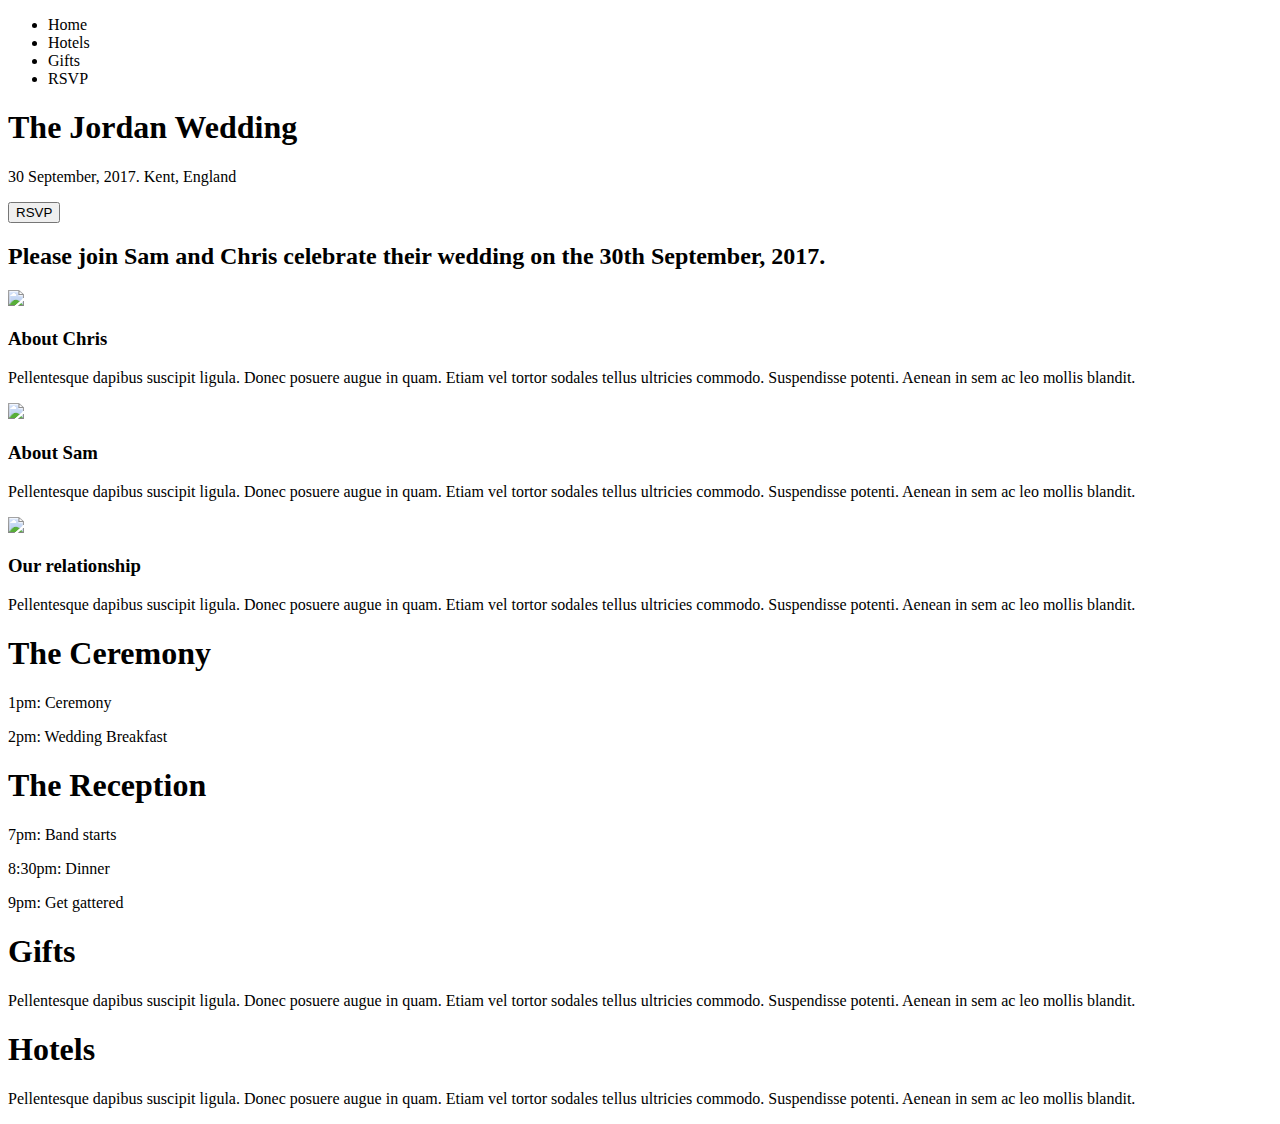
==== index.html @ 6108fdde "Initial" ====
<!DOCTYPE html>
<html lang="en">
  <head>
    <meta charset="utf-8">
    <meta http-equiv="X-UA-Compatible" content="IE=edge">
    <meta name="viewport" content="width=device-width, initial-scale=1">
    <title>Extrajordanary</title>
    <link href="css/main.css" type="text/css" rel="stylesheet">
    <link href="https://fonts.googleapis.com/css?family=Open+Sans" rel="stylesheet">
    <link href="https://fonts.googleapis.com/css?family=Shrikhand" rel="stylesheet">
  </head>
  <body>
    <section class="hero">
      <nav>
        <ul class="nav__menu">
          <li class="nav__item"><a>Home</a></li>
          <li class="nav__item"><a>Hotels</a></li>
          <li class="nav__item"><a>Gifts</a></li>
          <li class="nav__item"><a>RSVP</a></li>
        </ul>
      </nav>
      <section class="hero__block">
        <h1>The Jordan Wedding</h1>
        <p class="hero__description">30 September, 2017. Kent, England</p>
        <button class="hero__button">RSVP</button>
      </section>
    </section>
    <main>
      <h2 class="wedding-heading">Please join Sam and Chris celebrate their wedding on the 30th September, 2017.</h2>

      <section class="personals">
        <article class="personals__item">
          <img src="http://placehold.it/300x200" />
          <h3>About Chris</h3>
          <p>Pellentesque dapibus suscipit ligula.  Donec posuere augue in quam.  Etiam vel tortor sodales tellus ultricies commodo.  Suspendisse potenti.  Aenean in sem ac leo mollis blandit.</p>
        </article>

        <article class="personals__item">
          <img src="http://placehold.it/300x200" />
          <h3>About Sam</h3>
          <p>Pellentesque dapibus suscipit ligula.  Donec posuere augue in quam.  Etiam vel tortor sodales tellus ultricies commodo.  Suspendisse potenti.  Aenean in sem ac leo mollis blandit.</p>
        </article>

        <article class="personals__item">
          <img src="http://placehold.it/300x200" />
          <h3>Our relationship</h3>
          <p>Pellentesque dapibus suscipit ligula.  Donec posuere augue in quam.  Etiam vel tortor sodales tellus ultricies commodo.  Suspendisse potenti.  Aenean in sem ac leo mollis blandit.</p>
        </article>
      </section>

      <section class="section-heading ceremony">
        <h1>The Ceremony</h1>
      </section>

      <section class="section-text">
        <p>1pm: Ceremony</p>
        <p>2pm: Wedding Breakfast</p>
      </section>

      <section class="section-heading reception">
        <h1>The Reception</h1>
      </section>

      <section class="section-text">
        <p>7pm: Band starts</p>
        <p>8:30pm: Dinner</p>
        <p>9pm: Get gattered</p>
      </section>

      <section class="section-heading gifts">
        <h1>Gifts</h1>
        </section>
      <section class="section-text">
        <p>Pellentesque dapibus suscipit ligula.  Donec posuere augue in quam.  Etiam vel tortor sodales tellus ultricies commodo.  Suspendisse potenti.  Aenean in sem ac leo mollis blandit.</p>
      </section>

      <section class="section-heading hotels">
        <h1>Hotels</h1>
      </section>
      <section class="section-text">
      <p>Pellentesque dapibus suscipit ligula.  Donec posuere augue in quam.  Etiam vel tortor sodales tellus ultricies commodo.  Suspendisse potenti.  Aenean in sem ac leo mollis blandit.</p>
      </section>
    </main>
  </body>
</html>
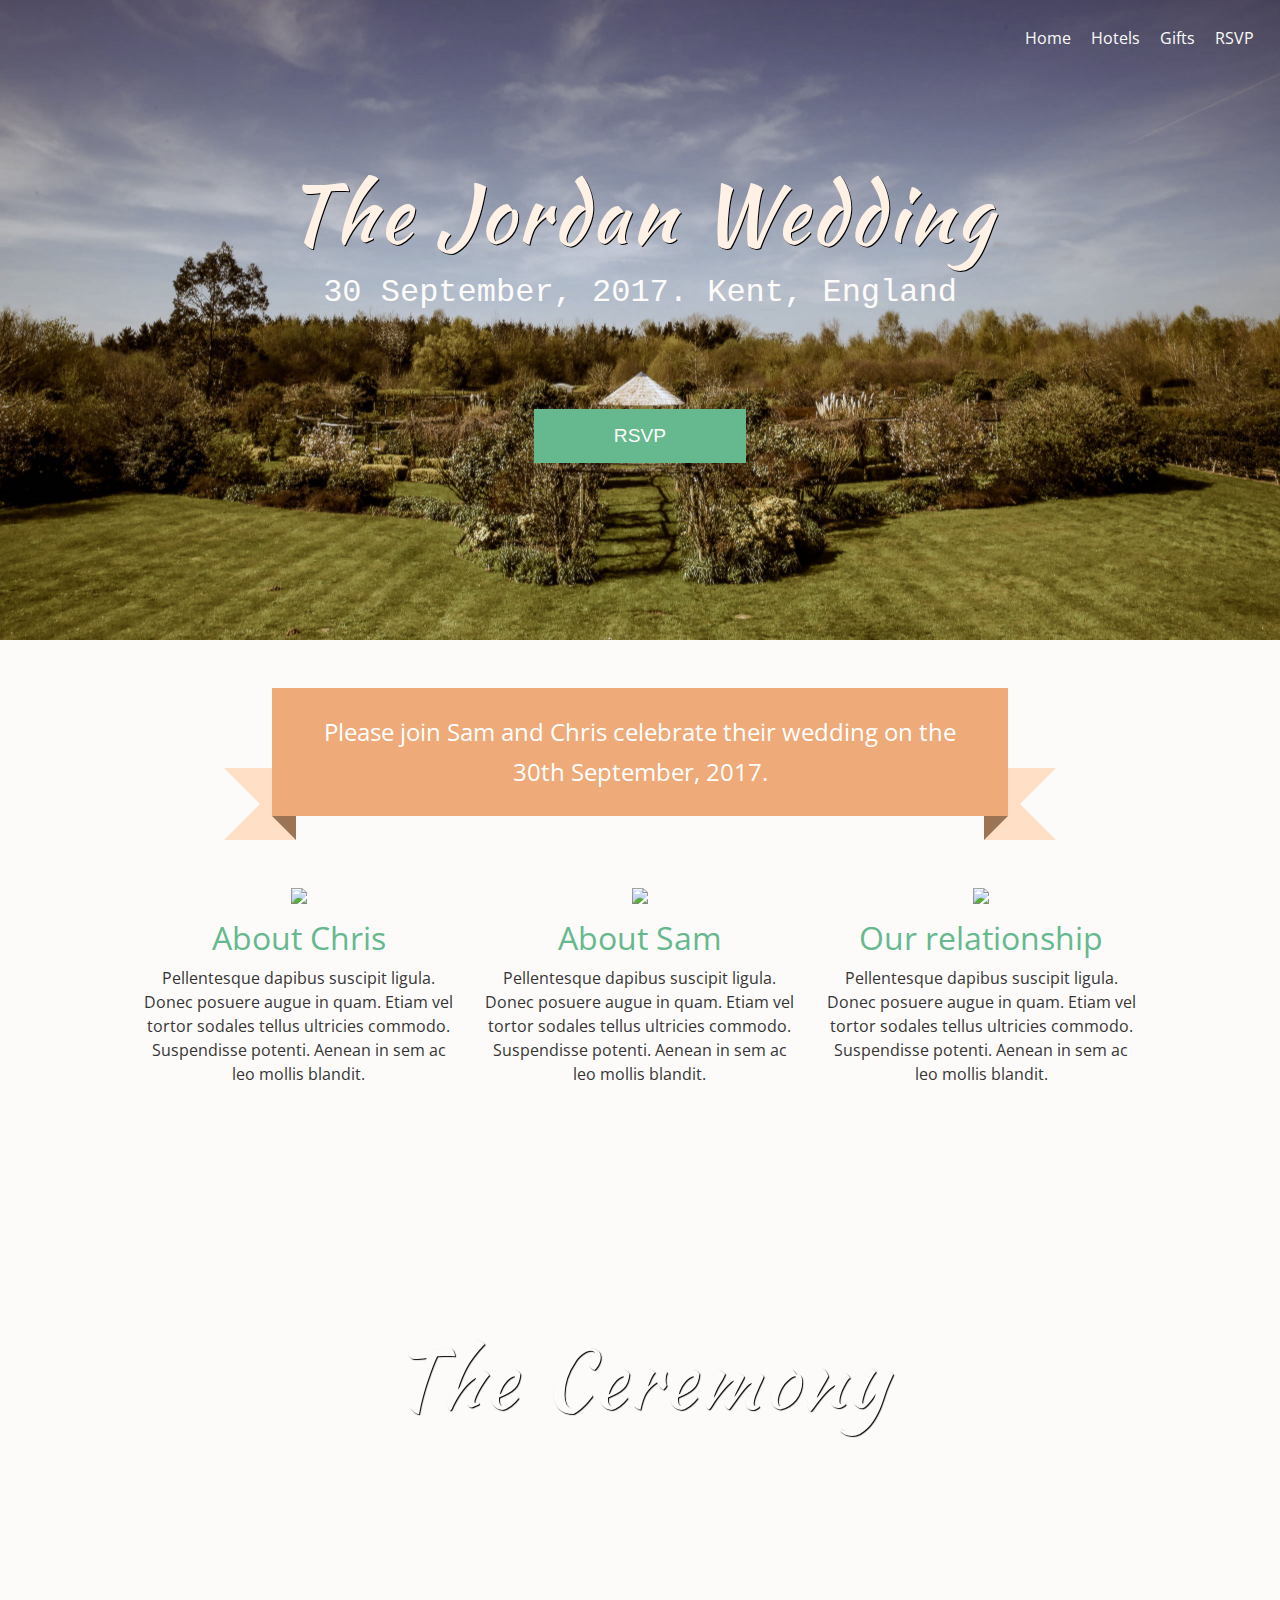
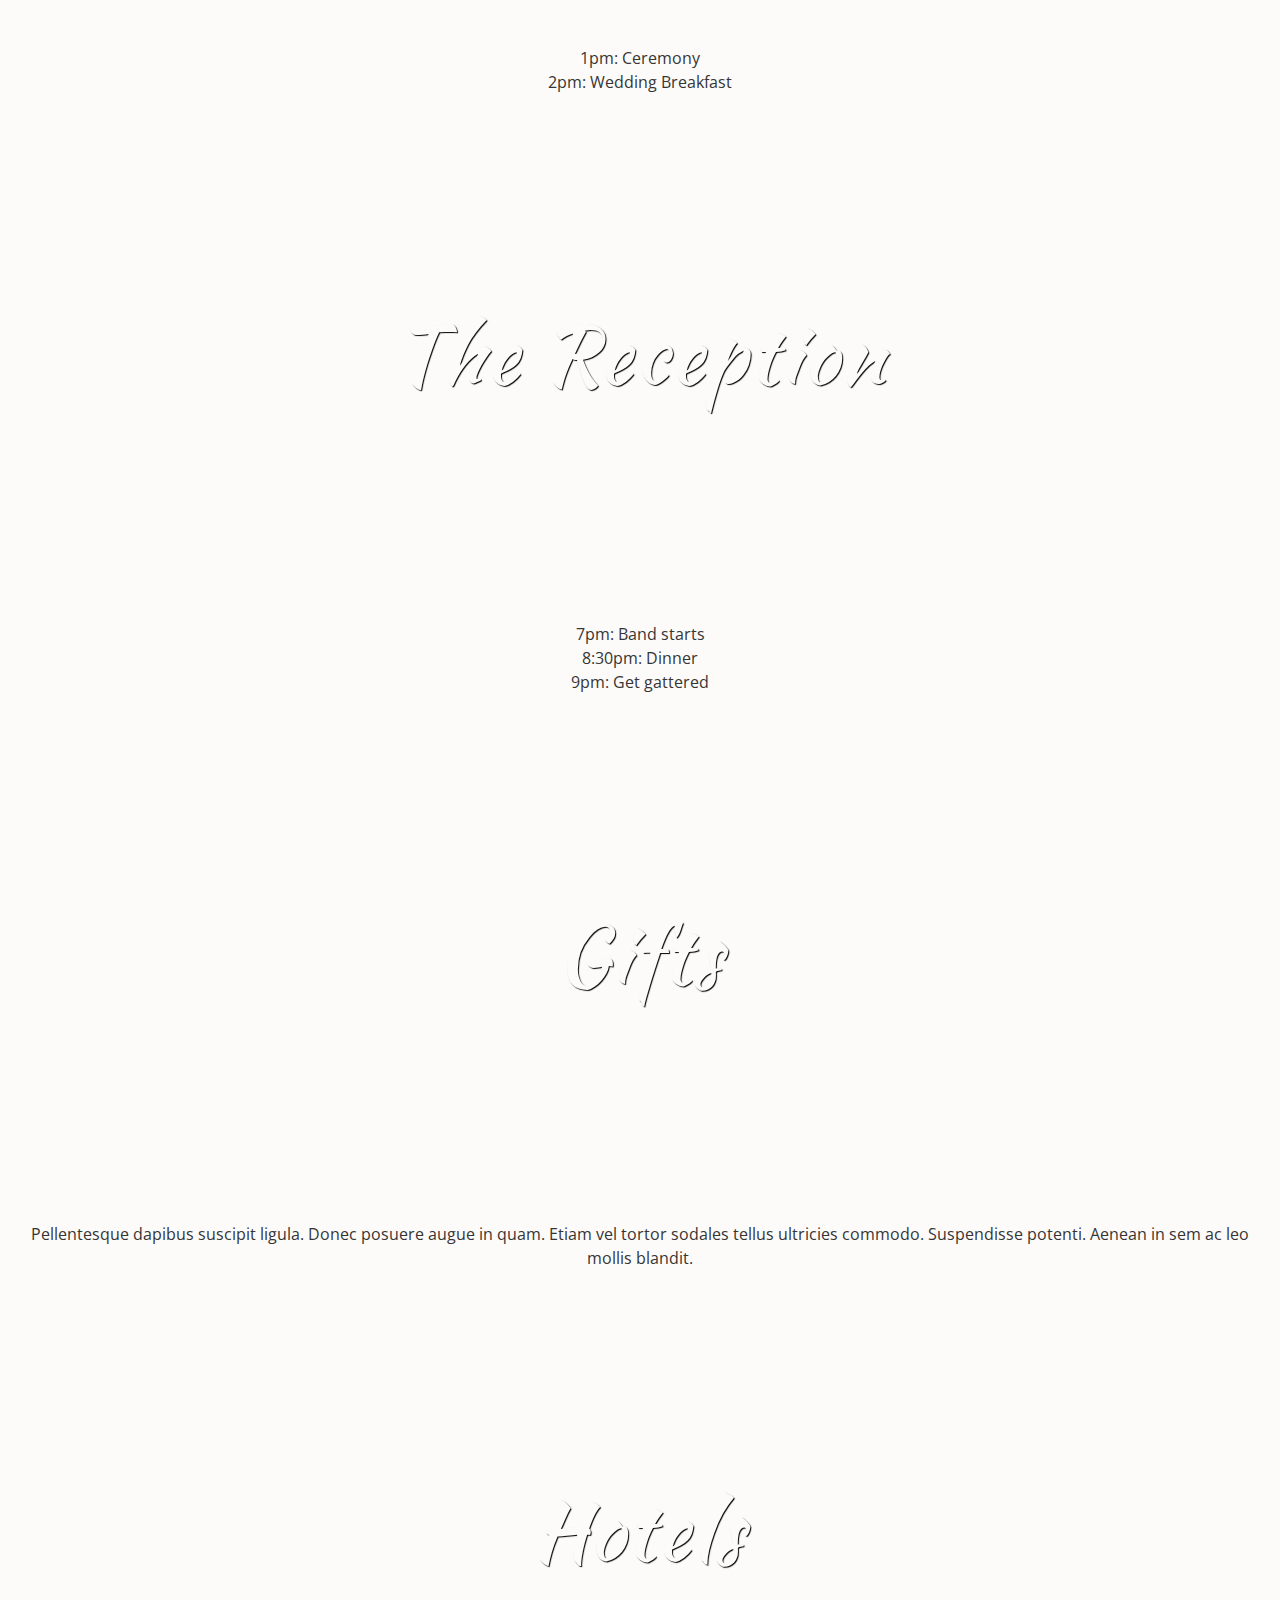
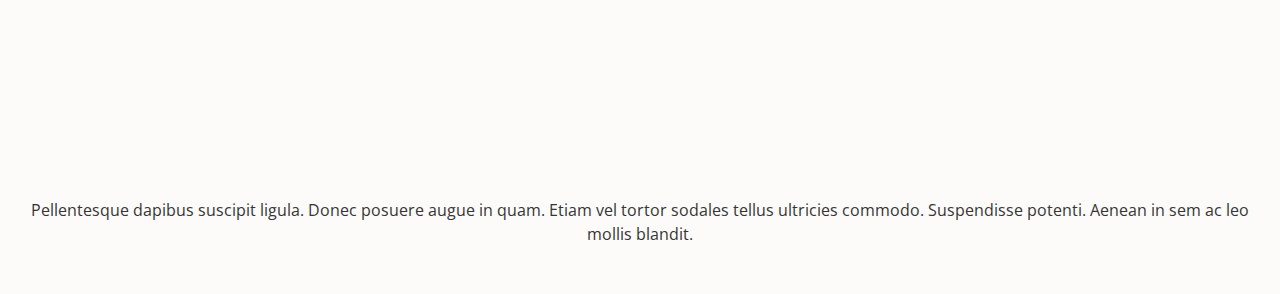
==== commit 0495bba7: "Moving compiled files to _harp" ====
--- a/index.html
+++ b/index.html
@@ -8,6 +8,7 @@
     <link href="css/main.css" type="text/css" rel="stylesheet">
     <link href="https://fonts.googleapis.com/css?family=Open+Sans" rel="stylesheet">
     <link href="https://fonts.googleapis.com/css?family=Shrikhand" rel="stylesheet">
+    <link href="https://fonts.googleapis.com/css?family=Kaushan+Script" rel="stylesheet">
   </head>
   <body>
     <section class="hero">
@@ -26,7 +27,9 @@
       </section>
     </section>
     <main>
-      <h2 class="wedding-heading">Please join Sam and Chris celebrate their wedding on the 30th September, 2017.</h2>
+      <p class="ribbon">
+        <strong class="ribbon-content">Please join Sam and Chris celebrate their wedding on the 30th September, 2017.</strong>
+      </p>
 
       <section class="personals">
         <article class="personals__item">
--- a/css/main.css
+++ b/css/main.css
@@ -0,0 +1 @@
+html,body,div,span,applet,object,iframe,h1,h2,h3,h4,h5,h6,p,blockquote,pre,a,abbr,acronym,address,big,cite,code,del,dfn,em,img,ins,kbd,q,s,samp,small,strike,strong,sub,sup,tt,var,b,u,i,center,dl,dt,dd,ol,ul,li,fieldset,form,label,legend,table,caption,tbody,tfoot,thead,tr,th,td,article,aside,canvas,details,embed,figure,figcaption,footer,header,hgroup,menu,nav,output,ruby,section,summary,time,mark,audio,video{margin:0;padding:0;border:0;font-size:100%;font:inherit;vertical-align:baseline}article,aside,details,figcaption,figure,footer,header,hgroup,menu,nav,section{display:block}body{line-height:1}ol,ul{list-style:none}blockquote,q{quotes:none}blockquote:before,blockquote:after,q:before,q:after{content:'';content:none}table{border-collapse:collapse;border-spacing:0}h1{color:#fff1e6;font-size:5rem;line-height:4.5rem;font-family:'Kaushan Script',cursive;letter-spacing:0.2rem;text-shadow:1px 1px black}h2{font-size:2rem;line-height:3.5rem;text-align:center;color:#EEAA78}h3{color:#66B98F;font-size:2rem;margin-bottom:1rem}@media only screen and (min-width:600px){h2{font-size:2rem;line-height:3.5rem}}.ribbon{font-size:1.5rem;line-height:2.5rem;width:50%;position:relative;background:#EEAA78;color:#fff;text-align:center;padding:1em 2em;margin:2em auto 3em}.ribbon:before,.ribbon:after{content:"";position:absolute;display:block;bottom:-1em;border:1.5em solid #ffdfc5;z-index:-1}.ribbon:before{left:-2em;border-right-width:1.5em;border-left-color:transparent}.ribbon:after{right:-2em;border-left-width:1.5em;border-right-color:transparent}.ribbon .ribbon-content:before,.ribbon .ribbon-content:after{content:"";position:absolute;display:block;border-style:solid;border-color:#9b7355 transparent transparent transparent;bottom:-1em}.ribbon .ribbon-content:before{left:0;border-width:1em 0 0 1em}.ribbon .ribbon-content:after{right:0;border-width:1em 1em 0 0}body{background-color:#fdfbf9;font-family:'Open Sans',sans-serif;line-height:1.5rem;color:#353535}nav{position:absolute;top:10px;right:10px;color:#fdfbf9;-ms-flex-item-align:end;align-self:flex-end}.nav__menu{padding-top:1rem}.nav__item{display:inline;margin-right:1rem}.hero{background-image:url("/images/hero2.jpg");height:40rem;background-position:center;background-repeat:no-repeat;position:relative;display:-webkit-box;display:-ms-flexbox;display:flex;-webkit-box-align:center;-ms-flex-align:center;align-items:center;-webkit-box-pack:center;-ms-flex-pack:center;justify-content:center;background-size:cover}.hero__block{text-align:center}.hero__description{margin-top:1em;margin-bottom:3em;color:#fdfbf9;font-size:2rem;font-family:monospace}.hero__button{padding:1rem 5rem;background-color:#66B98F;border:none;color:#fdfbf9;margin-top:0.5rem;font-size:1.2rem}main{margin:3rem auto}.personals{width:80%;margin:0 auto;display:-webkit-box;display:-ms-flexbox;display:flex;-ms-flex-wrap:wrap;flex-wrap:wrap;-webkit-box-pack:center;-ms-flex-pack:center;justify-content:center}.personals__item{text-align:center;-ms-flex-preferred-size:30%;flex-basis:30%;-webkit-box-flex:1;-ms-flex-positive:1;flex-grow:1;padding:0 1em;margin-bottom:2em}.personals__item img{margin-bottom:1rem}.wedding-heading{margin-bottom:1rem;padding:0 1rem}.section-heading{margin-top:4rem;height:25rem;text-align:center;width:100% auto;background-position:center;background-repeat:no-repeat;background-size:cover}.section-heading h1{padding-top:10rem;color:#fdfbf9;weight:bold;text-shadow:1px 1px 1px black}.section-heading.ceremony{background-image:url("http://www.thegardensyalding.co.uk/images/shutterstock_181012754.jpg?crc=324927365")}.section-heading.reception{background-image:url("http://www.thegardensyalding.co.uk/images/shutterstock_273255299.jpg?crc=3852785017")}.section-heading.gifts{background-image:url("http://img.everafterguide.com/s/upload/images/2016/02/1e72026428a8ca44ebc43ebe07752c98.jpg")}.section-heading.hotels{background-image:url("https://images.trvl-media.com/media/content/expus/graphics/launch/hotel1320x742.jpg")}.section-text{text-align:center;margin-top:4rem;padding:0 1rem}.section-text__title{font-weight:bolder;font-size:1.1rem}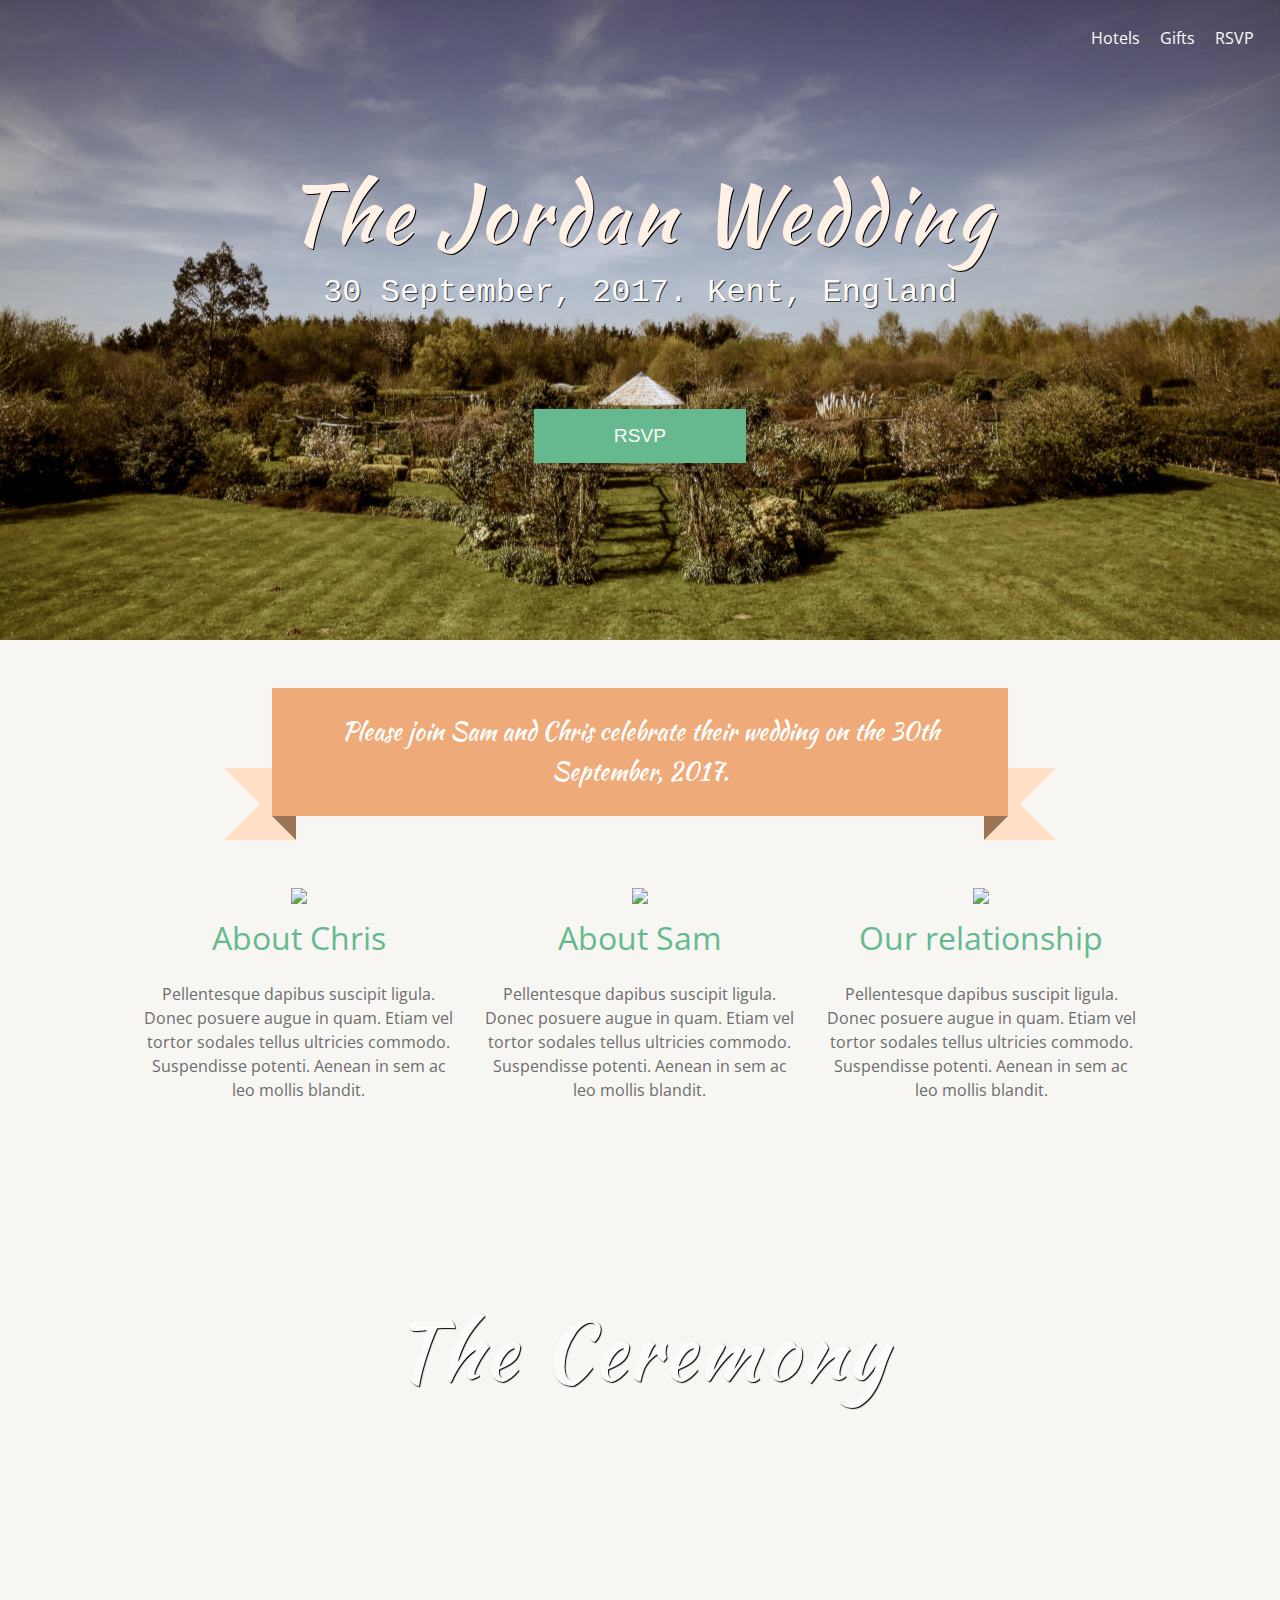
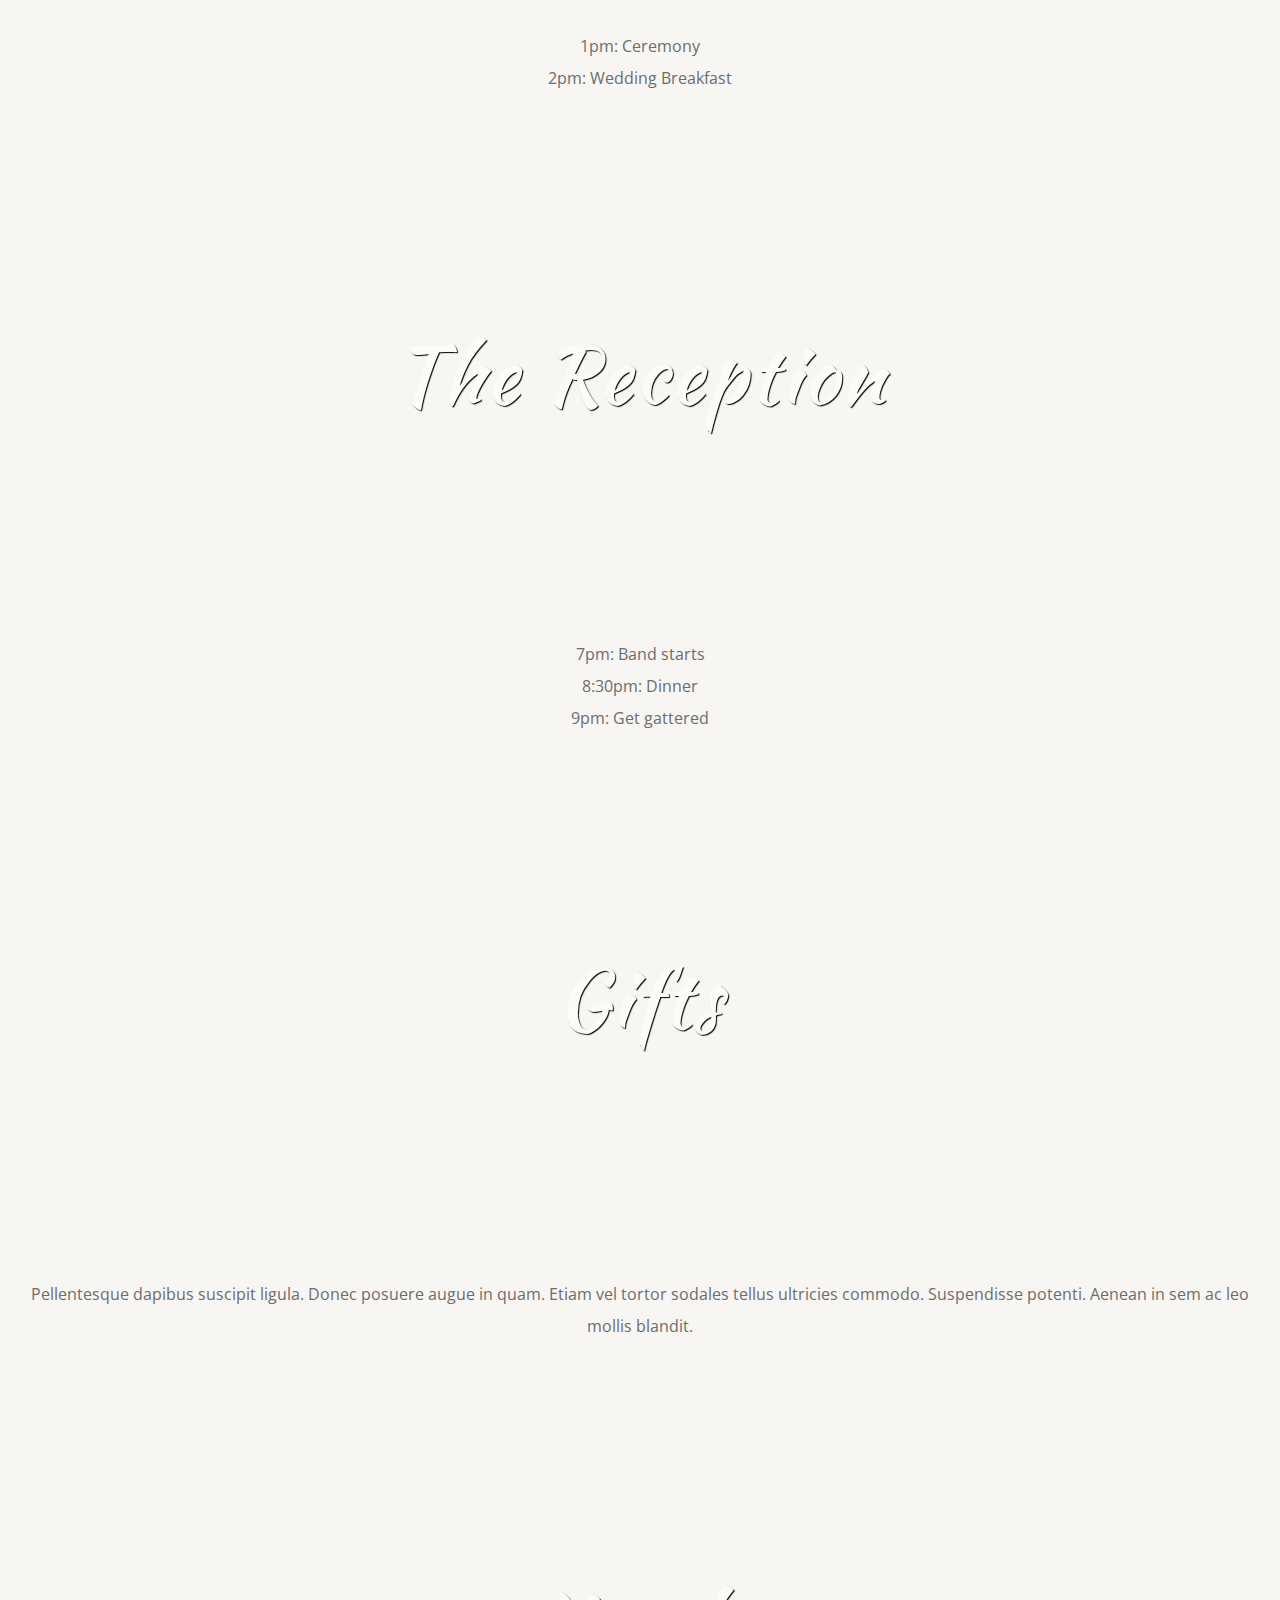
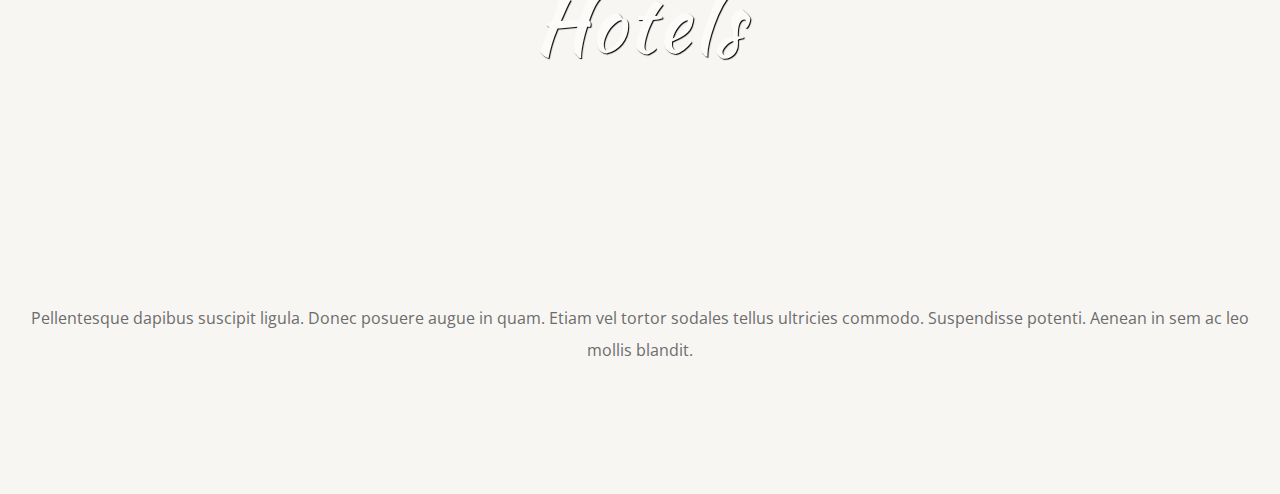
==== commit 6b67ea30: "Improves styling." ====
--- a/index.html
+++ b/index.html
@@ -14,16 +14,15 @@
     <section class="hero">
       <nav>
         <ul class="nav__menu">
-          <li class="nav__item"><a>Home</a></li>
-          <li class="nav__item"><a>Hotels</a></li>
-          <li class="nav__item"><a>Gifts</a></li>
-          <li class="nav__item"><a>RSVP</a></li>
+          <li class="nav__item"><a href="#hotels">Hotels</a></li>
+          <li class="nav__item"><a href="#gifts">Gifts</a></li>
+          <li class="nav__item"><a href="https://docs.google.com/forms/d/e/1FAIpQLSe5c0kruGuvWqjjnZh0pbIxx5oPrCfM5Gct3N-8YPcyXvbehA/viewform?usp=sf_link">RSVP</a></li>
         </ul>
       </nav>
       <section class="hero__block">
         <h1>The Jordan Wedding</h1>
         <p class="hero__description">30 September, 2017. Kent, England</p>
-        <button class="hero__button">RSVP</button>
+        <a href="https://docs.google.com/forms/d/e/1FAIpQLSe5c0kruGuvWqjjnZh0pbIxx5oPrCfM5Gct3N-8YPcyXvbehA/viewform?usp=sf_link"><button class="hero__button">RSVP</button></a>
       </section>
     </section>
     <main>
@@ -70,14 +69,14 @@
         <p>9pm: Get gattered</p>
       </section>
 
-      <section class="section-heading gifts">
+      <section id="gifts" class="section-heading gifts">
         <h1>Gifts</h1>
         </section>
       <section class="section-text">
         <p>Pellentesque dapibus suscipit ligula.  Donec posuere augue in quam.  Etiam vel tortor sodales tellus ultricies commodo.  Suspendisse potenti.  Aenean in sem ac leo mollis blandit.</p>
       </section>
 
-      <section class="section-heading hotels">
+      <section id="hotels" class="section-heading hotels">
         <h1>Hotels</h1>
       </section>
       <section class="section-text">
--- a/css/main.css
+++ b/css/main.css
@@ -1 +1 @@
-html,body,div,span,applet,object,iframe,h1,h2,h3,h4,h5,h6,p,blockquote,pre,a,abbr,acronym,address,big,cite,code,del,dfn,em,img,ins,kbd,q,s,samp,small,strike,strong,sub,sup,tt,var,b,u,i,center,dl,dt,dd,ol,ul,li,fieldset,form,label,legend,table,caption,tbody,tfoot,thead,tr,th,td,article,aside,canvas,details,embed,figure,figcaption,footer,header,hgroup,menu,nav,output,ruby,section,summary,time,mark,audio,video{margin:0;padding:0;border:0;font-size:100%;font:inherit;vertical-align:baseline}article,aside,details,figcaption,figure,footer,header,hgroup,menu,nav,section{display:block}body{line-height:1}ol,ul{list-style:none}blockquote,q{quotes:none}blockquote:before,blockquote:after,q:before,q:after{content:'';content:none}table{border-collapse:collapse;border-spacing:0}h1{color:#fff1e6;font-size:5rem;line-height:4.5rem;font-family:'Kaushan Script',cursive;letter-spacing:0.2rem;text-shadow:1px 1px black}h2{font-size:2rem;line-height:3.5rem;text-align:center;color:#EEAA78}h3{color:#66B98F;font-size:2rem;margin-bottom:1rem}@media only screen and (min-width:600px){h2{font-size:2rem;line-height:3.5rem}}.ribbon{font-size:1.5rem;line-height:2.5rem;width:50%;position:relative;background:#EEAA78;color:#fff;text-align:center;padding:1em 2em;margin:2em auto 3em}.ribbon:before,.ribbon:after{content:"";position:absolute;display:block;bottom:-1em;border:1.5em solid #ffdfc5;z-index:-1}.ribbon:before{left:-2em;border-right-width:1.5em;border-left-color:transparent}.ribbon:after{right:-2em;border-left-width:1.5em;border-right-color:transparent}.ribbon .ribbon-content:before,.ribbon .ribbon-content:after{content:"";position:absolute;display:block;border-style:solid;border-color:#9b7355 transparent transparent transparent;bottom:-1em}.ribbon .ribbon-content:before{left:0;border-width:1em 0 0 1em}.ribbon .ribbon-content:after{right:0;border-width:1em 1em 0 0}body{background-color:#fdfbf9;font-family:'Open Sans',sans-serif;line-height:1.5rem;color:#353535}nav{position:absolute;top:10px;right:10px;color:#fdfbf9;-ms-flex-item-align:end;align-self:flex-end}.nav__menu{padding-top:1rem}.nav__item{display:inline;margin-right:1rem}.hero{background-image:url("/images/hero2.jpg");height:40rem;background-position:center;background-repeat:no-repeat;position:relative;display:-webkit-box;display:-ms-flexbox;display:flex;-webkit-box-align:center;-ms-flex-align:center;align-items:center;-webkit-box-pack:center;-ms-flex-pack:center;justify-content:center;background-size:cover}.hero__block{text-align:center}.hero__description{margin-top:1em;margin-bottom:3em;color:#fdfbf9;font-size:2rem;font-family:monospace}.hero__button{padding:1rem 5rem;background-color:#66B98F;border:none;color:#fdfbf9;margin-top:0.5rem;font-size:1.2rem}main{margin:3rem auto}.personals{width:80%;margin:0 auto;display:-webkit-box;display:-ms-flexbox;display:flex;-ms-flex-wrap:wrap;flex-wrap:wrap;-webkit-box-pack:center;-ms-flex-pack:center;justify-content:center}.personals__item{text-align:center;-ms-flex-preferred-size:30%;flex-basis:30%;-webkit-box-flex:1;-ms-flex-positive:1;flex-grow:1;padding:0 1em;margin-bottom:2em}.personals__item img{margin-bottom:1rem}.wedding-heading{margin-bottom:1rem;padding:0 1rem}.section-heading{margin-top:4rem;height:25rem;text-align:center;width:100% auto;background-position:center;background-repeat:no-repeat;background-size:cover}.section-heading h1{padding-top:10rem;color:#fdfbf9;weight:bold;text-shadow:1px 1px 1px black}.section-heading.ceremony{background-image:url("http://www.thegardensyalding.co.uk/images/shutterstock_181012754.jpg?crc=324927365")}.section-heading.reception{background-image:url("http://www.thegardensyalding.co.uk/images/shutterstock_273255299.jpg?crc=3852785017")}.section-heading.gifts{background-image:url("http://img.everafterguide.com/s/upload/images/2016/02/1e72026428a8ca44ebc43ebe07752c98.jpg")}.section-heading.hotels{background-image:url("https://images.trvl-media.com/media/content/expus/graphics/launch/hotel1320x742.jpg")}.section-text{text-align:center;margin-top:4rem;padding:0 1rem}.section-text__title{font-weight:bolder;font-size:1.1rem}+html,body,div,span,applet,object,iframe,h1,h2,h3,h4,h5,h6,p,blockquote,pre,a,abbr,acronym,address,big,cite,code,del,dfn,em,img,ins,kbd,q,s,samp,small,strike,strong,sub,sup,tt,var,b,u,i,center,dl,dt,dd,ol,ul,li,fieldset,form,label,legend,table,caption,tbody,tfoot,thead,tr,th,td,article,aside,canvas,details,embed,figure,figcaption,footer,header,hgroup,menu,nav,output,ruby,section,summary,time,mark,audio,video{margin:0;padding:0;border:0;font-size:100%;font:inherit;vertical-align:baseline}article,aside,details,figcaption,figure,footer,header,hgroup,menu,nav,section{display:block}body{line-height:1}ol,ul{list-style:none}blockquote,q{quotes:none}blockquote:before,blockquote:after,q:before,q:after{content:'';content:none}table{border-collapse:collapse;border-spacing:0}h1{color:#fff1e6;font-size:4rem;line-height:4.5rem;font-family:"Kaushan Script",cursive;letter-spacing:0.2rem;text-shadow:1px 1px black}h2{font-size:2rem;line-height:3.5rem;text-align:center;color:#EEAA78}h3{color:#66B98F;font-size:2rem;margin-bottom:1rem}p{color:#6c6c6c}@media only screen and (min-width:600px){h1{font-size:5rem}h2{font-size:2rem;line-height:3.5rem}}a{text-decoration:none;color:#fdfbf9}a:hover{cursor:pointer}.ribbon{font-size:1rem;line-height:1.5rem;font-family:"Kaushan Script",cursive;width:50%;position:relative;background:#EEAA78;color:#fff;text-align:center;padding:1em 2em;margin:2em auto 3em}.ribbon:before,.ribbon:after{content:"";position:absolute;display:block;bottom:-1em;border:1.5em solid #ffdfc5;z-index:-1}.ribbon:before{left:-2em;border-right-width:1.5em;border-left-color:transparent}.ribbon:after{right:-2em;border-left-width:1.5em;border-right-color:transparent}.ribbon .ribbon-content:before,.ribbon .ribbon-content:after{content:"";position:absolute;display:block;border-style:solid;border-color:#9b7355 transparent transparent transparent;bottom:-1em}.ribbon .ribbon-content:before{left:0;border-width:1em 0 0 1em}.ribbon .ribbon-content:after{right:0;border-width:1em 1em 0 0}@media only screen and (min-width:600px){.ribbon{font-size:1.5rem;line-height:2.5rem}}body{background-color:#f8f6f3;font-family:'Open Sans',sans-serif;line-height:1.5rem;color:#353535}nav{position:absolute;top:10px;right:10px;color:#fdfbf9;-ms-flex-item-align:end;align-self:flex-end}.nav__menu{padding-top:1rem}.nav__item{display:inline;margin-right:1rem}.hero{background-image:url("/images/hero2.jpg");height:40rem;background-position:center;background-repeat:no-repeat;position:relative;display:-webkit-box;display:-ms-flexbox;display:flex;-webkit-box-align:center;-ms-flex-align:center;align-items:center;-webkit-box-pack:center;-ms-flex-pack:center;justify-content:center;background-size:cover}.hero__block{text-align:center}.hero__description{margin-top:1em;margin-bottom:3em;color:#fdfbf9;font-size:2rem;font-family:monospace;text-shadow:1px 1px #353535}.hero__button{padding:1rem 5rem;background-color:#66B98F;border:none;color:#fdfbf9;margin-top:0.5rem;font-size:1.2rem;cursor:pointer}main{margin:3rem auto}.personals{width:80%;margin:0 auto;display:-webkit-box;display:-ms-flexbox;display:flex;-ms-flex-wrap:wrap;flex-wrap:wrap;-webkit-box-pack:center;-ms-flex-pack:center;justify-content:center}.personals__item{text-align:center;-ms-flex-preferred-size:30%;flex-basis:30%;-webkit-box-flex:1;-ms-flex-positive:1;flex-grow:1;margin-bottom:2em}.personals__item img{margin-bottom:1rem}.personals__item p{padding:1rem}.wedding-heading{margin-bottom:1rem;padding:0 1rem}.section-heading{display:-webkit-box;display:-ms-flexbox;display:flex;-webkit-box-align:center;-ms-flex-align:center;align-items:center;-webkit-box-pack:center;-ms-flex-pack:center;justify-content:center;height:25rem;text-align:center;background-position:center;background-repeat:no-repeat;background-size:cover}.section-heading h1{color:#fdfbf9;weight:bold;text-shadow:1px 1px 1px black}.section-heading.ceremony{background-image:url("http://www.thegardensyalding.co.uk/images/shutterstock_181012754.jpg?crc=324927365")}.section-heading.reception{background-image:url("http://www.thegardensyalding.co.uk/images/shutterstock_273255299.jpg?crc=3852785017")}.section-heading.gifts{background-image:url("http://img.everafterguide.com/s/upload/images/2016/02/1e72026428a8ca44ebc43ebe07752c98.jpg")}.section-heading.hotels{background-image:url("https://images.trvl-media.com/media/content/expus/graphics/launch/hotel1320x742.jpg")}.section-text{text-align:center;padding:2rem 0.5rem;line-height:2rem;display:-webkit-box;display:-ms-flexbox;display:flex;-webkit-box-orient:vertical;-webkit-box-direction:normal;-ms-flex-direction:column;flex-direction:column;-webkit-box-pack:center;-ms-flex-pack:center;justify-content:center;-webkit-box-align:center;-ms-flex-align:center;align-items:center;min-height:10rem}.section-text__title{font-weight:bolder;font-size:1.1rem}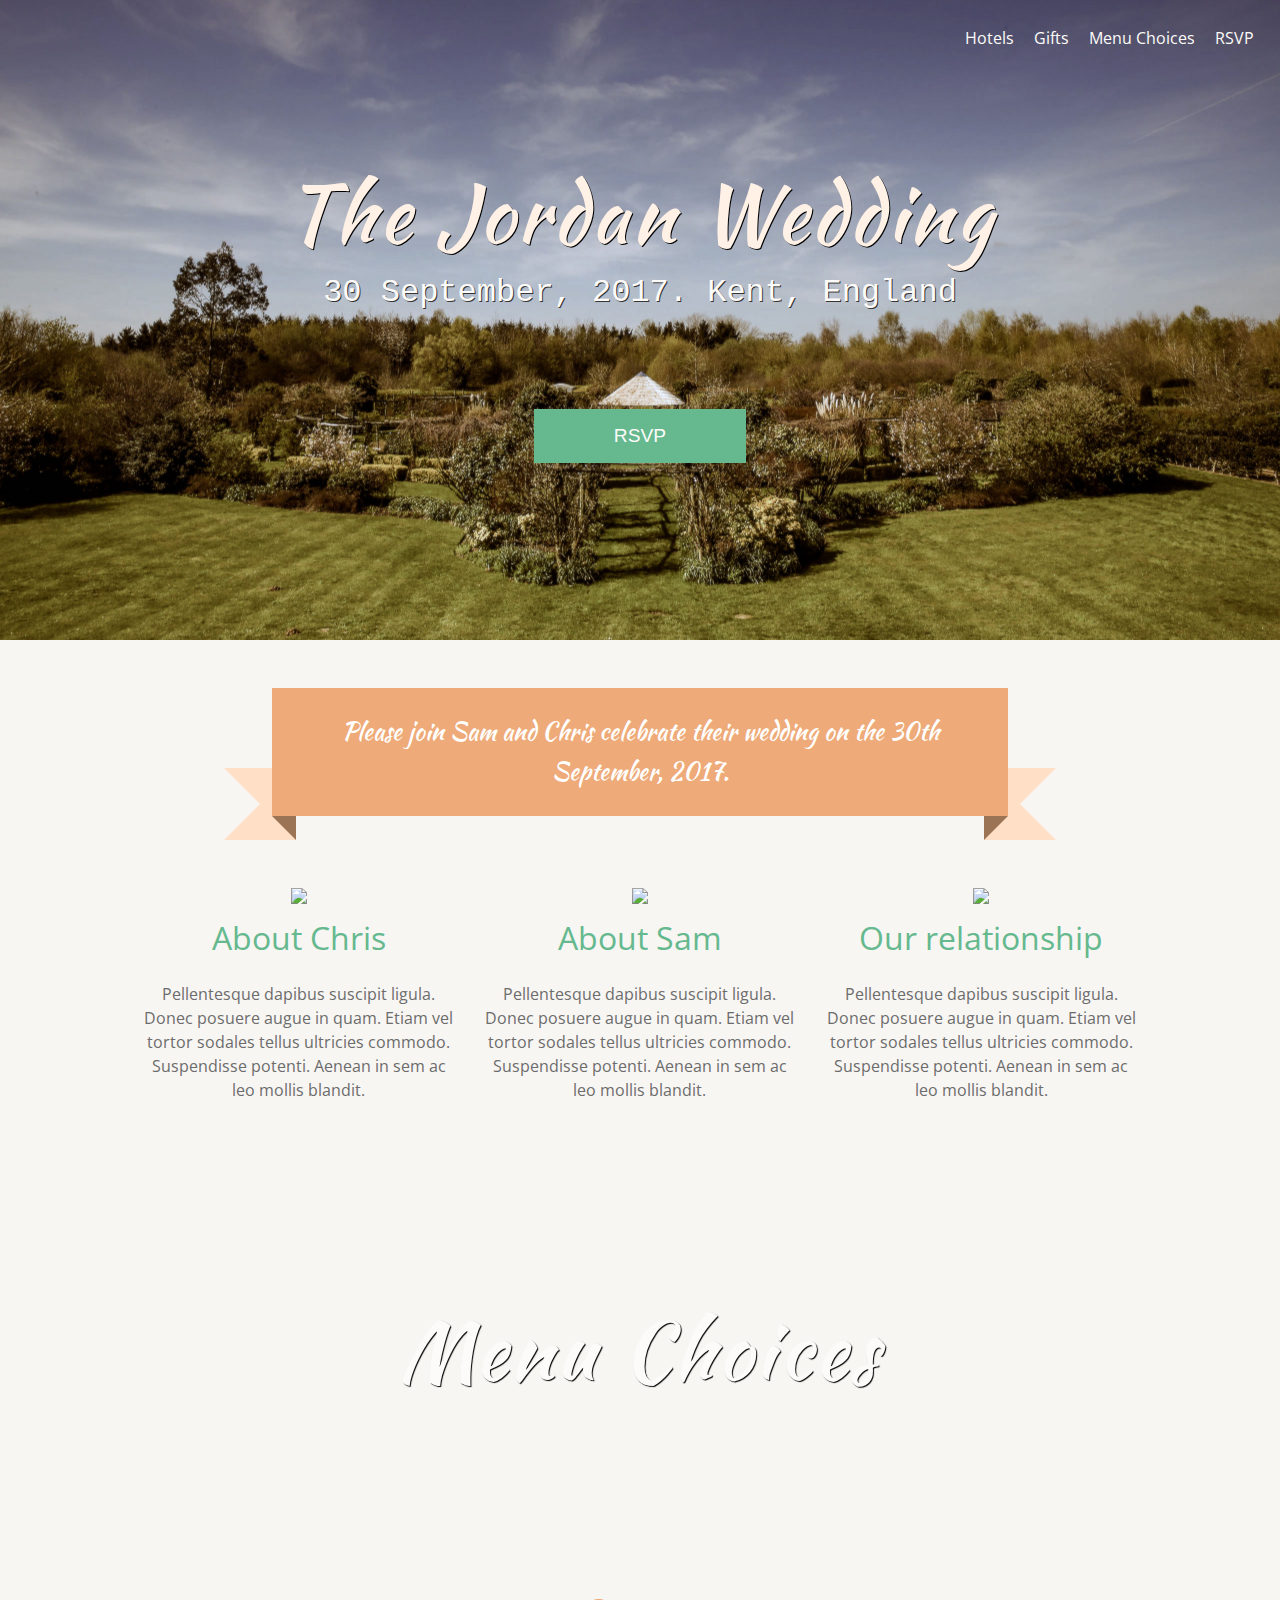
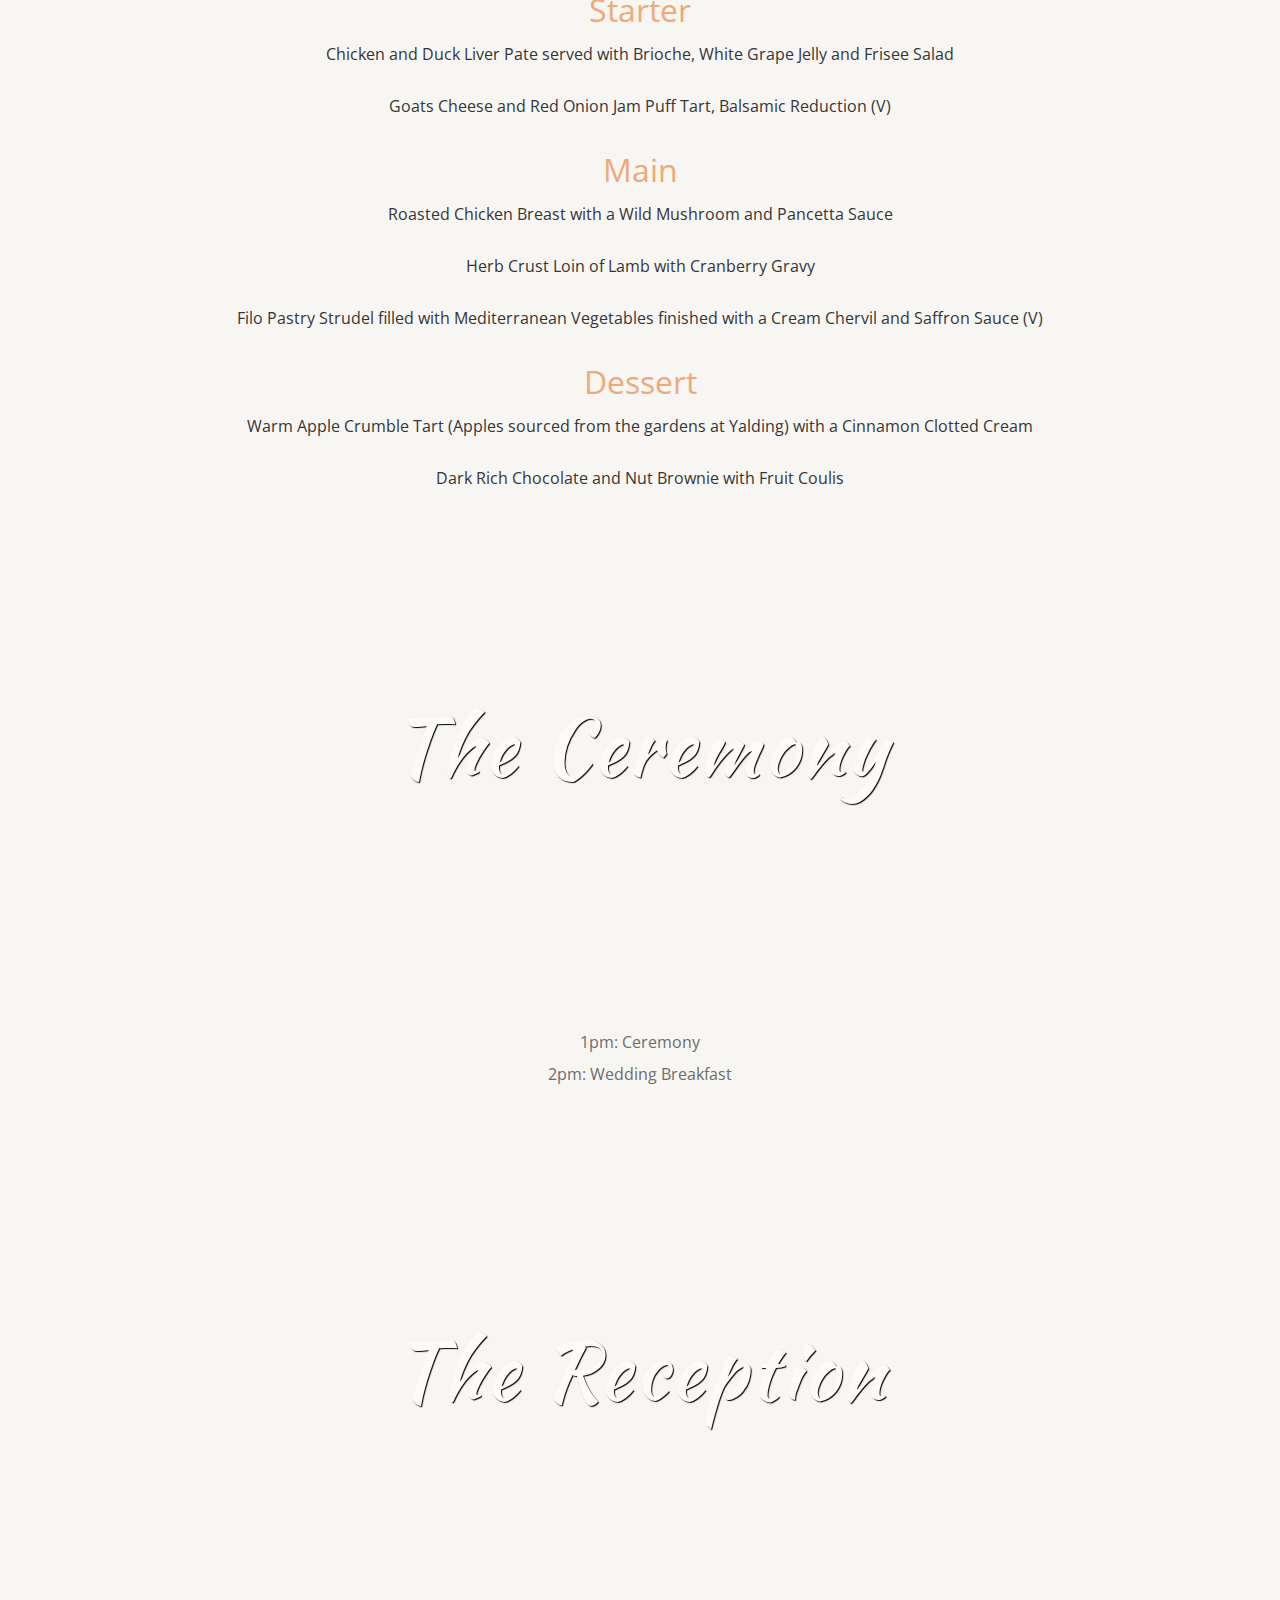
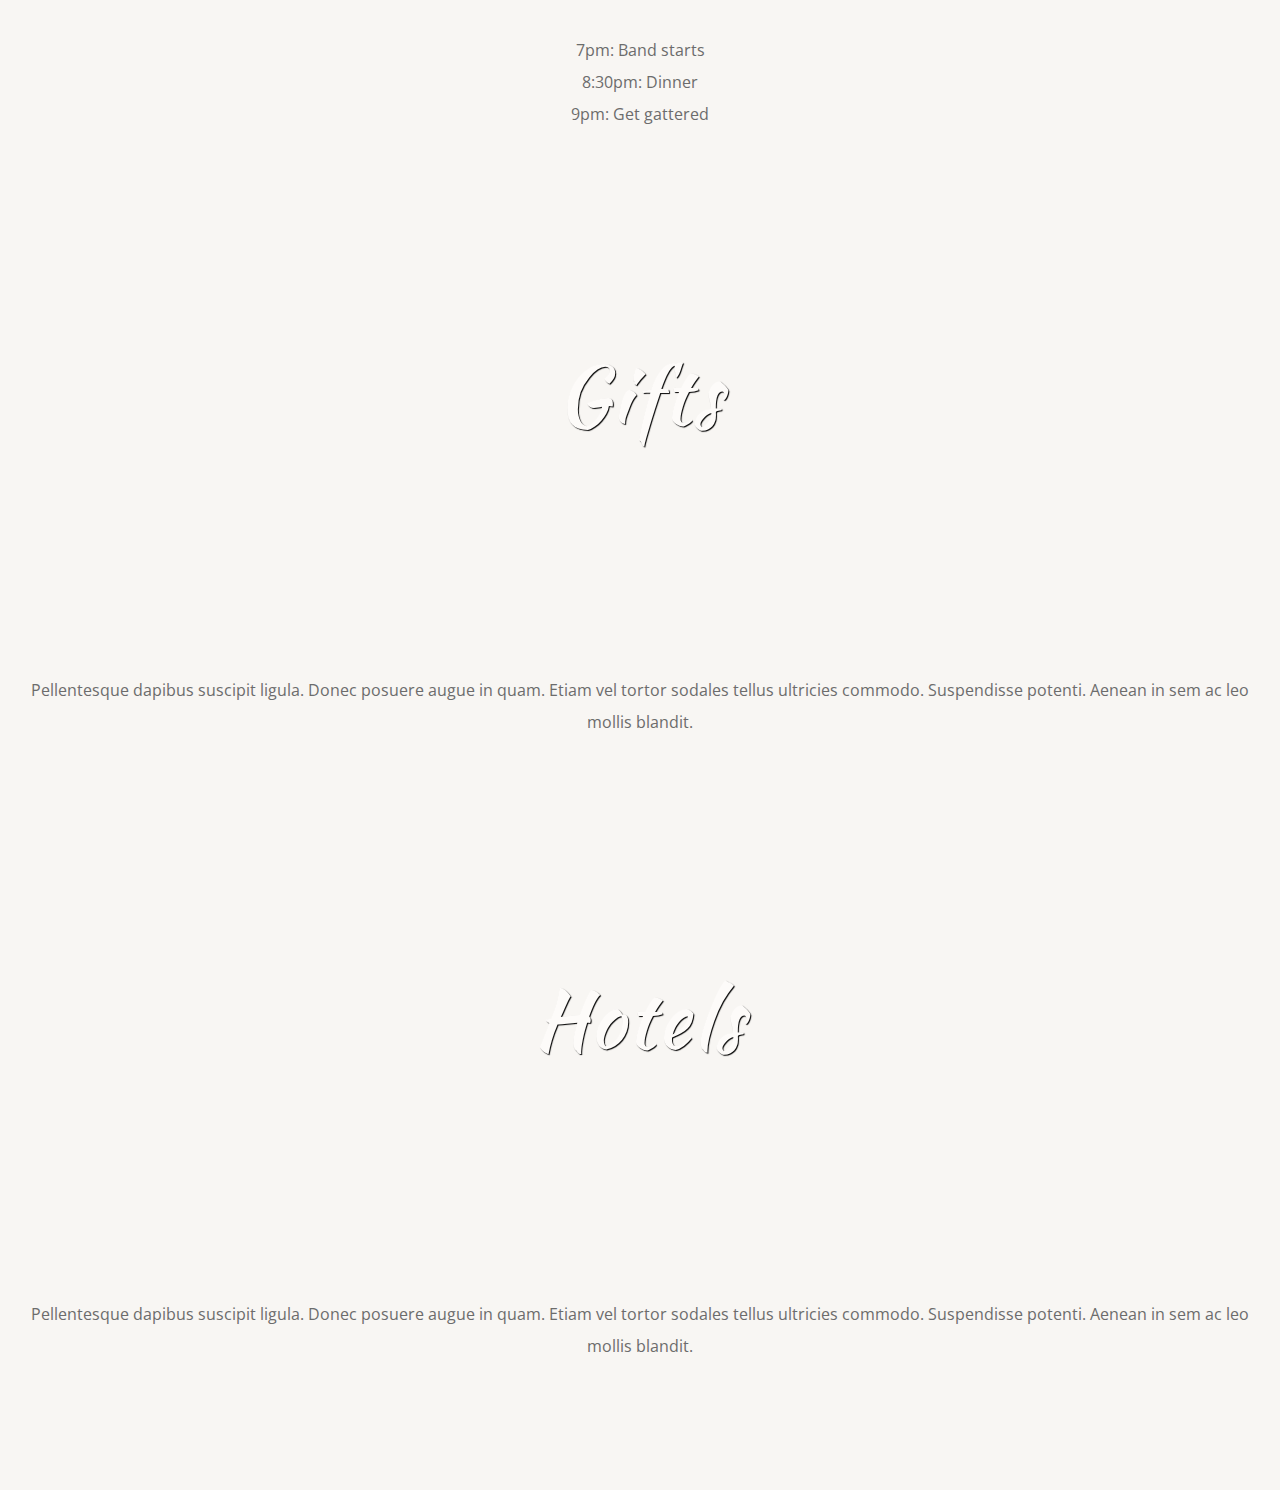
==== commit 02daa91f: "Adds menu choices." ====
--- a/index.html
+++ b/index.html
@@ -16,6 +16,7 @@
         <ul class="nav__menu">
           <li class="nav__item"><a href="#hotels">Hotels</a></li>
           <li class="nav__item"><a href="#gifts">Gifts</a></li>
+          <li class="nav__item"><a href="#food-choices">Menu Choices</a></li>
           <li class="nav__item"><a href="https://docs.google.com/forms/d/e/1FAIpQLSe5c0kruGuvWqjjnZh0pbIxx5oPrCfM5Gct3N-8YPcyXvbehA/viewform?usp=sf_link">RSVP</a></li>
         </ul>
       </nav>
@@ -48,6 +49,37 @@
           <h3>Our relationship</h3>
           <p>Pellentesque dapibus suscipit ligula.  Donec posuere augue in quam.  Etiam vel tortor sodales tellus ultricies commodo.  Suspendisse potenti.  Aenean in sem ac leo mollis blandit.</p>
         </article>
+      </section>
+
+      <section class="section-heading menu-choices" id="food-choices">
+        <h1>Menu Choices</h1>
+      </section>
+
+      <section class="section-text">
+        <section class="food-choices">
+          <article>
+            <h2>Starter</h2>
+            <ul>
+              <li>Chicken and Duck Liver Pate served with Brioche, White Grape Jelly and Frisee Salad</li>
+              <li>Goats Cheese and Red Onion Jam Puff Tart, Balsamic Reduction (V)</li>
+            </ul>
+          </article>
+          <article>
+            <h2>Main</h2>
+            <ul>
+              <li>Roasted Chicken Breast with a Wild Mushroom and Pancetta Sauce</li>
+              <li>Herb Crust Loin of Lamb with Cranberry Gravy</li>
+              <li>Filo Pastry Strudel filled with Mediterranean Vegetables finished with a Cream Chervil and Saffron Sauce (V)</li>
+            </ul>
+          </article>
+          <article>
+            <h2>Dessert</h2>
+            <ul>
+              <li>Warm Apple Crumble Tart (Apples sourced from the gardens at Yalding) with a Cinnamon Clotted Cream</li>
+              <li>Dark Rich Chocolate and Nut Brownie with Fruit Coulis</li>
+            </ul>
+          </article>
+        </section>
       </section>
 
       <section class="section-heading ceremony">
--- a/css/main.css
+++ b/css/main.css
@@ -1 +1 @@
-html,body,div,span,applet,object,iframe,h1,h2,h3,h4,h5,h6,p,blockquote,pre,a,abbr,acronym,address,big,cite,code,del,dfn,em,img,ins,kbd,q,s,samp,small,strike,strong,sub,sup,tt,var,b,u,i,center,dl,dt,dd,ol,ul,li,fieldset,form,label,legend,table,caption,tbody,tfoot,thead,tr,th,td,article,aside,canvas,details,embed,figure,figcaption,footer,header,hgroup,menu,nav,output,ruby,section,summary,time,mark,audio,video{margin:0;padding:0;border:0;font-size:100%;font:inherit;vertical-align:baseline}article,aside,details,figcaption,figure,footer,header,hgroup,menu,nav,section{display:block}body{line-height:1}ol,ul{list-style:none}blockquote,q{quotes:none}blockquote:before,blockquote:after,q:before,q:after{content:'';content:none}table{border-collapse:collapse;border-spacing:0}h1{color:#fff1e6;font-size:4rem;line-height:4.5rem;font-family:"Kaushan Script",cursive;letter-spacing:0.2rem;text-shadow:1px 1px black}h2{font-size:2rem;line-height:3.5rem;text-align:center;color:#EEAA78}h3{color:#66B98F;font-size:2rem;margin-bottom:1rem}p{color:#6c6c6c}@media only screen and (min-width:600px){h1{font-size:5rem}h2{font-size:2rem;line-height:3.5rem}}a{text-decoration:none;color:#fdfbf9}a:hover{cursor:pointer}.ribbon{font-size:1rem;line-height:1.5rem;font-family:"Kaushan Script",cursive;width:50%;position:relative;background:#EEAA78;color:#fff;text-align:center;padding:1em 2em;margin:2em auto 3em}.ribbon:before,.ribbon:after{content:"";position:absolute;display:block;bottom:-1em;border:1.5em solid #ffdfc5;z-index:-1}.ribbon:before{left:-2em;border-right-width:1.5em;border-left-color:transparent}.ribbon:after{right:-2em;border-left-width:1.5em;border-right-color:transparent}.ribbon .ribbon-content:before,.ribbon .ribbon-content:after{content:"";position:absolute;display:block;border-style:solid;border-color:#9b7355 transparent transparent transparent;bottom:-1em}.ribbon .ribbon-content:before{left:0;border-width:1em 0 0 1em}.ribbon .ribbon-content:after{right:0;border-width:1em 1em 0 0}@media only screen and (min-width:600px){.ribbon{font-size:1.5rem;line-height:2.5rem}}body{background-color:#f8f6f3;font-family:'Open Sans',sans-serif;line-height:1.5rem;color:#353535}nav{position:absolute;top:10px;right:10px;color:#fdfbf9;-ms-flex-item-align:end;align-self:flex-end}.nav__menu{padding-top:1rem}.nav__item{display:inline;margin-right:1rem}.hero{background-image:url("/images/hero2.jpg");height:40rem;background-position:center;background-repeat:no-repeat;position:relative;display:-webkit-box;display:-ms-flexbox;display:flex;-webkit-box-align:center;-ms-flex-align:center;align-items:center;-webkit-box-pack:center;-ms-flex-pack:center;justify-content:center;background-size:cover}.hero__block{text-align:center}.hero__description{margin-top:1em;margin-bottom:3em;color:#fdfbf9;font-size:2rem;font-family:monospace;text-shadow:1px 1px #353535}.hero__button{padding:1rem 5rem;background-color:#66B98F;border:none;color:#fdfbf9;margin-top:0.5rem;font-size:1.2rem;cursor:pointer}main{margin:3rem auto}.personals{width:80%;margin:0 auto;display:-webkit-box;display:-ms-flexbox;display:flex;-ms-flex-wrap:wrap;flex-wrap:wrap;-webkit-box-pack:center;-ms-flex-pack:center;justify-content:center}.personals__item{text-align:center;-ms-flex-preferred-size:30%;flex-basis:30%;-webkit-box-flex:1;-ms-flex-positive:1;flex-grow:1;margin-bottom:2em}.personals__item img{margin-bottom:1rem}.personals__item p{padding:1rem}.wedding-heading{margin-bottom:1rem;padding:0 1rem}.section-heading{display:-webkit-box;display:-ms-flexbox;display:flex;-webkit-box-align:center;-ms-flex-align:center;align-items:center;-webkit-box-pack:center;-ms-flex-pack:center;justify-content:center;height:25rem;text-align:center;background-position:center;background-repeat:no-repeat;background-size:cover}.section-heading h1{color:#fdfbf9;weight:bold;text-shadow:1px 1px 1px black}.section-heading.ceremony{background-image:url("http://www.thegardensyalding.co.uk/images/shutterstock_181012754.jpg?crc=324927365")}.section-heading.reception{background-image:url("http://www.thegardensyalding.co.uk/images/shutterstock_273255299.jpg?crc=3852785017")}.section-heading.gifts{background-image:url("http://img.everafterguide.com/s/upload/images/2016/02/1e72026428a8ca44ebc43ebe07752c98.jpg")}.section-heading.hotels{background-image:url("https://images.trvl-media.com/media/content/expus/graphics/launch/hotel1320x742.jpg")}.section-text{text-align:center;padding:2rem 0.5rem;line-height:2rem;display:-webkit-box;display:-ms-flexbox;display:flex;-webkit-box-orient:vertical;-webkit-box-direction:normal;-ms-flex-direction:column;flex-direction:column;-webkit-box-pack:center;-ms-flex-pack:center;justify-content:center;-webkit-box-align:center;-ms-flex-align:center;align-items:center;min-height:10rem}.section-text__title{font-weight:bolder;font-size:1.1rem}+html,body,div,span,applet,object,iframe,h1,h2,h3,h4,h5,h6,p,blockquote,pre,a,abbr,acronym,address,big,cite,code,del,dfn,em,img,ins,kbd,q,s,samp,small,strike,strong,sub,sup,tt,var,b,u,i,center,dl,dt,dd,ol,ul,li,fieldset,form,label,legend,table,caption,tbody,tfoot,thead,tr,th,td,article,aside,canvas,details,embed,figure,figcaption,footer,header,hgroup,menu,nav,output,ruby,section,summary,time,mark,audio,video{margin:0;padding:0;border:0;font-size:100%;font:inherit;vertical-align:baseline}article,aside,details,figcaption,figure,footer,header,hgroup,menu,nav,section{display:block}body{line-height:1}ol,ul{list-style:none}blockquote,q{quotes:none}blockquote:before,blockquote:after,q:before,q:after{content:'';content:none}table{border-collapse:collapse;border-spacing:0}h1{color:#fff1e6;font-size:4rem;line-height:4.5rem;font-family:"Kaushan Script",cursive;letter-spacing:0.2rem;text-shadow:1px 1px black}h2{font-size:2rem;line-height:3.5rem;text-align:center;color:#EEAA78}h3{color:#66B98F;font-size:2rem;margin-bottom:1rem}p{color:#6c6c6c}@media only screen and (min-width:600px){h1{font-size:5rem}h2{font-size:2rem;line-height:3.5rem}}a{text-decoration:none;color:#fdfbf9}a:hover{cursor:pointer}.ribbon{font-size:1rem;line-height:1.5rem;font-family:"Kaushan Script",cursive;width:50%;position:relative;background:#EEAA78;color:#fff;text-align:center;padding:1em 2em;margin:2em auto 3em}.ribbon:before,.ribbon:after{content:"";position:absolute;display:block;bottom:-1em;border:1.5em solid #ffdfc5;z-index:-1}.ribbon:before{left:-2em;border-right-width:1.5em;border-left-color:transparent}.ribbon:after{right:-2em;border-left-width:1.5em;border-right-color:transparent}.ribbon .ribbon-content:before,.ribbon .ribbon-content:after{content:"";position:absolute;display:block;border-style:solid;border-color:#9b7355 transparent transparent transparent;bottom:-1em}.ribbon .ribbon-content:before{left:0;border-width:1em 0 0 1em}.ribbon .ribbon-content:after{right:0;border-width:1em 1em 0 0}@media only screen and (min-width:600px){.ribbon{font-size:1.5rem;line-height:2.5rem}}body{background-color:#f8f6f3;font-family:'Open Sans',sans-serif;line-height:1.5rem;color:#353535}nav{position:absolute;top:10px;right:10px;color:#fdfbf9;-ms-flex-item-align:end;align-self:flex-end}.nav__menu{padding-top:1rem}.nav__item{display:inline;margin-right:1rem;-webkit-transition:0.2s;transition:0.2s}.nav__item:hover{font-size:17px}.hero{background-image:url("/images/hero2.jpg");height:40rem;background-position:center;background-repeat:no-repeat;position:relative;display:-webkit-box;display:-ms-flexbox;display:flex;-webkit-box-align:center;-ms-flex-align:center;align-items:center;-webkit-box-pack:center;-ms-flex-pack:center;justify-content:center;background-size:cover}.hero__block{text-align:center}.hero__description{margin-top:1em;margin-bottom:3em;color:#fdfbf9;font-size:2rem;font-family:monospace;text-shadow:1px 1px #353535}.hero__button{padding:1rem 5rem;background-color:#66B98F;border:none;color:#fdfbf9;margin-top:0.5rem;font-size:1.2rem;cursor:pointer;-webkit-transition:0.2s;transition:0.2s}.hero__button:hover{-webkit-transform:scale(1.05);transform:scale(1.05)}main{margin:3rem auto}.personals{width:80%;margin:0 auto;display:-webkit-box;display:-ms-flexbox;display:flex;-ms-flex-wrap:wrap;flex-wrap:wrap;-webkit-box-pack:center;-ms-flex-pack:center;justify-content:center}.personals__item{text-align:center;-ms-flex-preferred-size:30%;flex-basis:30%;-webkit-box-flex:1;-ms-flex-positive:1;flex-grow:1;margin-bottom:2em}.personals__item img{margin-bottom:1rem}.personals__item p{padding:1rem}.wedding-heading{margin-bottom:1rem;padding:0 1rem}.section-heading{display:-webkit-box;display:-ms-flexbox;display:flex;-webkit-box-align:center;-ms-flex-align:center;align-items:center;-webkit-box-pack:center;-ms-flex-pack:center;justify-content:center;height:25rem;text-align:center;background-position:center;background-repeat:no-repeat;background-size:cover}.section-heading h1{color:#fdfbf9;weight:bold;text-shadow:1px 1px 1px black}.section-heading.ceremony{background-image:url("http://www.nordenibio.org/wp-content/uploads/2016/07/wedding_ceremony.jpg")}.section-heading.reception{background-image:url("http://www.thegardensyalding.co.uk/images/shutterstock_273255299.jpg?crc=3852785017")}.section-heading.gifts{background-image:url("http://img.everafterguide.com/s/upload/images/2016/02/1e72026428a8ca44ebc43ebe07752c98.jpg")}.section-heading.hotels{background-image:url("https://images.trvl-media.com/media/content/expus/graphics/launch/hotel1320x742.jpg")}.section-heading.menu-choices{background-image:url("http://www.thegardensyalding.co.uk/images/shutterstock_181012754.jpg?crc=324927365")}.section-text{text-align:center;padding:2rem 0.5rem;line-height:2rem;display:-webkit-box;display:-ms-flexbox;display:flex;-webkit-box-orient:vertical;-webkit-box-direction:normal;-ms-flex-direction:column;flex-direction:column;-webkit-box-pack:center;-ms-flex-pack:center;justify-content:center;-webkit-box-align:center;-ms-flex-align:center;align-items:center;min-height:10rem}.section-text__title{font-weight:bolder;font-size:1.1rem}.food-choices li{margin-bottom:20px}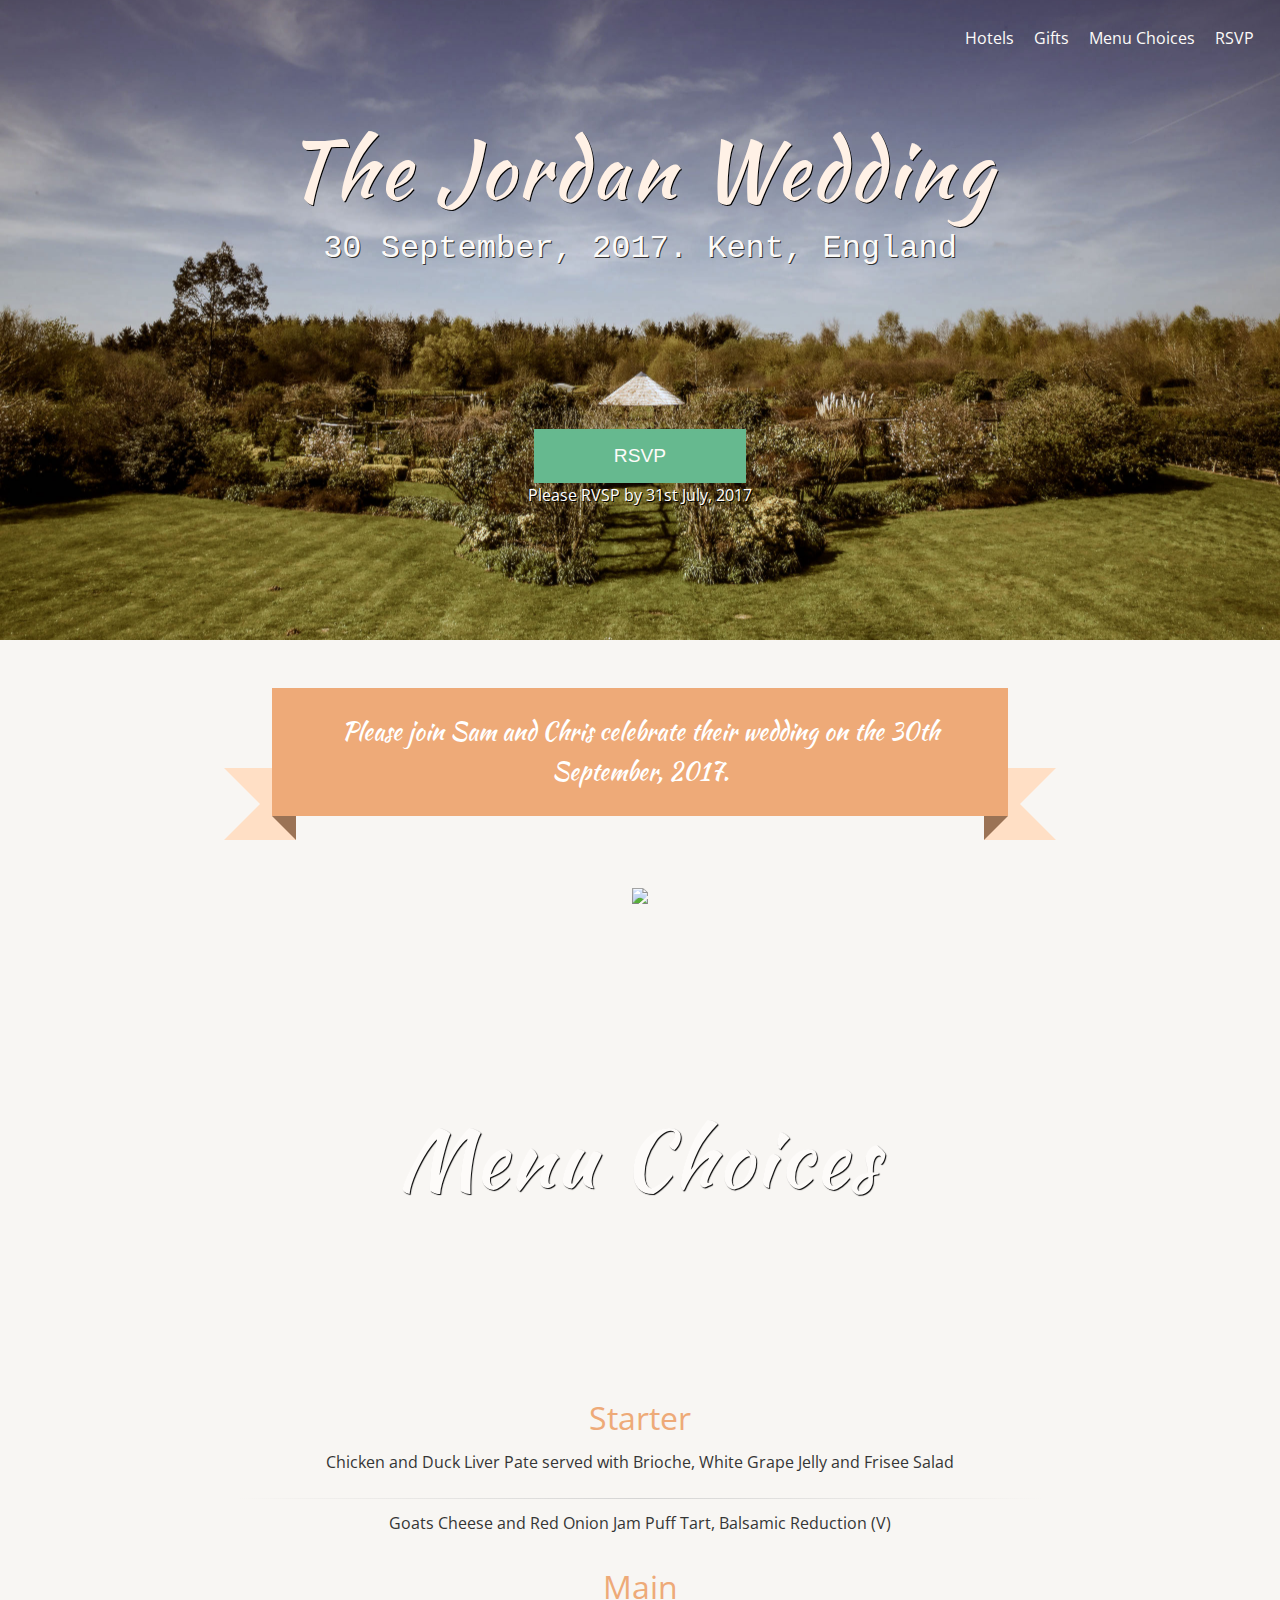
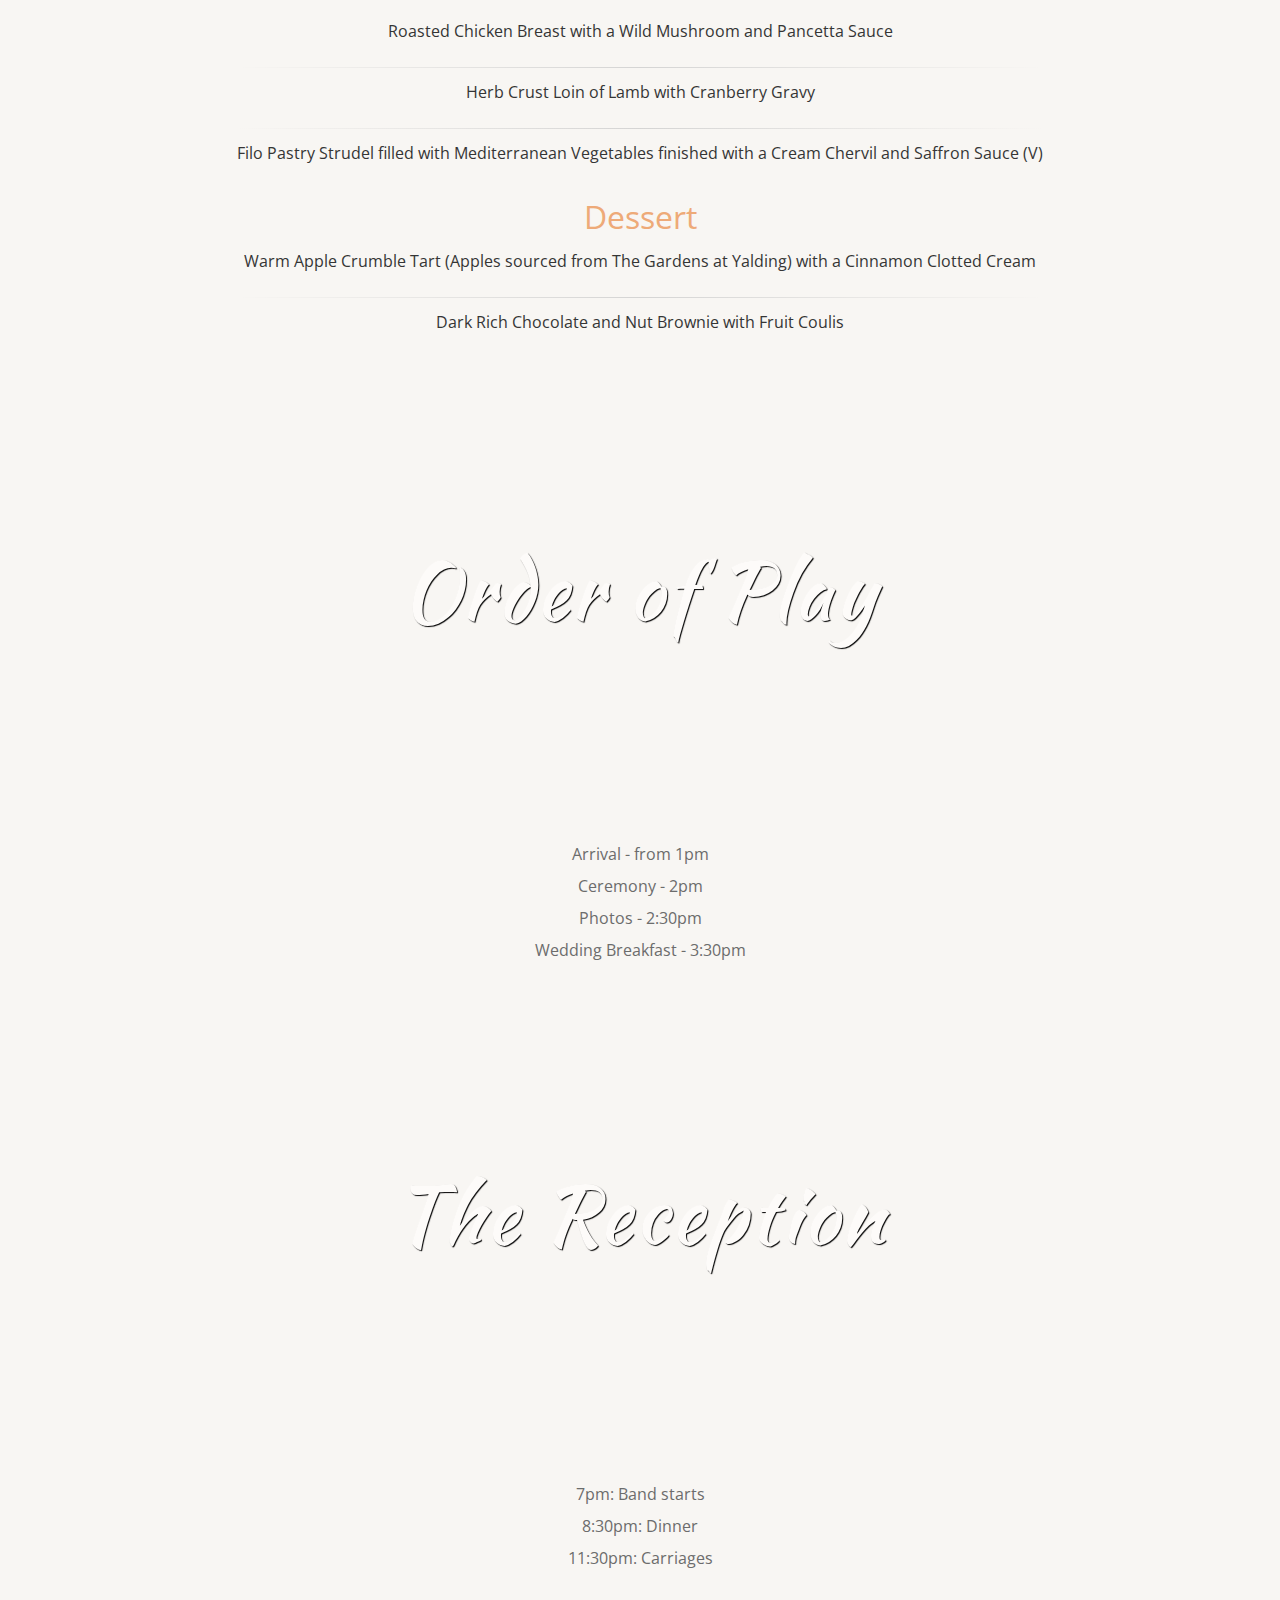
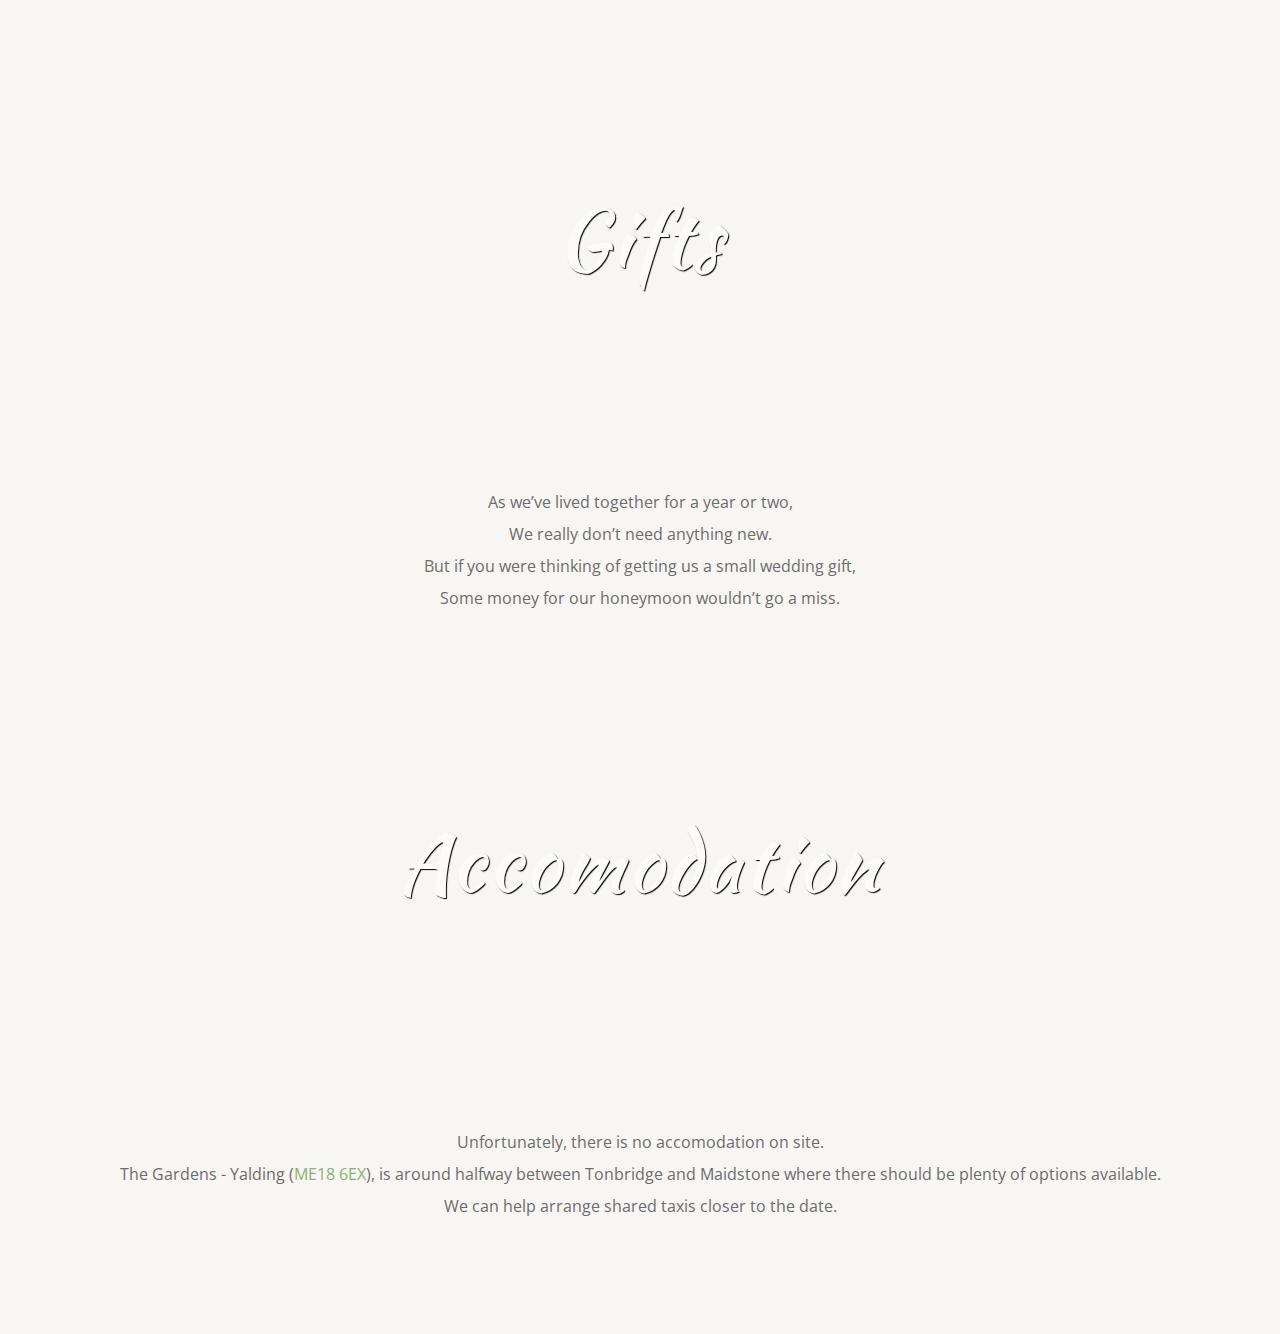
==== commit 370c7a7e: "Changes website." ====
--- a/index.html
+++ b/index.html
@@ -25,6 +25,7 @@
         <p class="hero__description">30 September, 2017. Kent, England</p>
         <a href="https://docs.google.com/forms/d/e/1FAIpQLSe5c0kruGuvWqjjnZh0pbIxx5oPrCfM5Gct3N-8YPcyXvbehA/viewform?usp=sf_link"><button class="hero__button">RSVP</button></a>
       </section>
+        <p class="rsvp-text">Please RVSP by 31st July, 2017</p>
     </section>
     <main>
       <p class="ribbon">
@@ -33,21 +34,7 @@
 
       <section class="personals">
         <article class="personals__item">
-          <img src="http://placehold.it/300x200" />
-          <h3>About Chris</h3>
-          <p>Pellentesque dapibus suscipit ligula.  Donec posuere augue in quam.  Etiam vel tortor sodales tellus ultricies commodo.  Suspendisse potenti.  Aenean in sem ac leo mollis blandit.</p>
-        </article>
-
-        <article class="personals__item">
-          <img src="http://placehold.it/300x200" />
-          <h3>About Sam</h3>
-          <p>Pellentesque dapibus suscipit ligula.  Donec posuere augue in quam.  Etiam vel tortor sodales tellus ultricies commodo.  Suspendisse potenti.  Aenean in sem ac leo mollis blandit.</p>
-        </article>
-
-        <article class="personals__item">
-          <img src="http://placehold.it/300x200" />
-          <h3>Our relationship</h3>
-          <p>Pellentesque dapibus suscipit ligula.  Donec posuere augue in quam.  Etiam vel tortor sodales tellus ultricies commodo.  Suspendisse potenti.  Aenean in sem ac leo mollis blandit.</p>
+          <img src="http://placehold.it/500x300" />
         </article>
       </section>
 
@@ -61,21 +48,25 @@
             <h2>Starter</h2>
             <ul>
               <li>Chicken and Duck Liver Pate served with Brioche, White Grape Jelly and Frisee Salad</li>
-              <li>Goats Cheese and Red Onion Jam Puff Tart, Balsamic Reduction (V)</li>
+              <hr />
+                <li>Goats Cheese and Red Onion Jam Puff Tart, Balsamic Reduction (V)</li>
             </ul>
           </article>
           <article>
             <h2>Main</h2>
             <ul>
               <li>Roasted Chicken Breast with a Wild Mushroom and Pancetta Sauce</li>
+              <hr />
               <li>Herb Crust Loin of Lamb with Cranberry Gravy</li>
+              <hr />
               <li>Filo Pastry Strudel filled with Mediterranean Vegetables finished with a Cream Chervil and Saffron Sauce (V)</li>
             </ul>
           </article>
           <article>
             <h2>Dessert</h2>
             <ul>
-              <li>Warm Apple Crumble Tart (Apples sourced from the gardens at Yalding) with a Cinnamon Clotted Cream</li>
+              <li>Warm Apple Crumble Tart (Apples sourced from The Gardens at Yalding) with a Cinnamon Clotted Cream</li>
+              <hr />
               <li>Dark Rich Chocolate and Nut Brownie with Fruit Coulis</li>
             </ul>
           </article>
@@ -83,12 +74,14 @@
       </section>
 
       <section class="section-heading ceremony">
-        <h1>The Ceremony</h1>
+        <h1>Order of Play</h1>
       </section>
 
       <section class="section-text">
-        <p>1pm: Ceremony</p>
-        <p>2pm: Wedding Breakfast</p>
+        <p>Arrival - from 1pm</p>
+        <p>Ceremony - 2pm</p>
+        <p>Photos - 2:30pm</p>
+        <p>Wedding Breakfast - 3:30pm</p>
       </section>
 
       <section class="section-heading reception">
@@ -98,21 +91,26 @@
       <section class="section-text">
         <p>7pm: Band starts</p>
         <p>8:30pm: Dinner</p>
-        <p>9pm: Get gattered</p>
+        <p>11:30pm: Carriages</p>
       </section>
 
       <section id="gifts" class="section-heading gifts">
         <h1>Gifts</h1>
-        </section>
+      </section>
       <section class="section-text">
-        <p>Pellentesque dapibus suscipit ligula.  Donec posuere augue in quam.  Etiam vel tortor sodales tellus ultricies commodo.  Suspendisse potenti.  Aenean in sem ac leo mollis blandit.</p>
+        <p>As we’ve lived together for a year or two,</p>
+        <p>We really don’t need anything new.</p>
+        <p>But if you were thinking of getting us a small wedding gift,</p>
+        <p>Some money for our honeymoon wouldn’t go a miss.</p>
       </section>
 
       <section id="hotels" class="section-heading hotels">
-        <h1>Hotels</h1>
+        <h1>Accomodation</h1>
       </section>
       <section class="section-text">
-      <p>Pellentesque dapibus suscipit ligula.  Donec posuere augue in quam.  Etiam vel tortor sodales tellus ultricies commodo.  Suspendisse potenti.  Aenean in sem ac leo mollis blandit.</p>
+        <p>Unfortunately, there is no accomodation on site.</p>
+        <p>The Gardens - Yalding (<a href="https://www.google.co.uk/maps/place/Yalding,+Maidstone+ME18+6EX/@51.2163699,0.4257554,16z/data=!3m1!4b1!4m5!3m4!1s0x47df37033bc54f6b:0x3593deb909a7e030!8m2!3d51.2170219!4d0.4303576?q=ME18+6EX&bav=on.2,or.r_cp.&biw=1440&bih=803&um=1&ie=UTF-8&sa=X&ved=0ahUKEwji89bVpf7TAhWFDMAKHUNcAXcQ_AUIBigB">ME18 6EX</a>), is around halfway between Tonbridge and Maidstone where there should be plenty of options available.</p>
+        <p>We can help arrange shared taxis closer to the date.</p>
       </section>
     </main>
   </body>
--- a/css/main.css
+++ b/css/main.css
@@ -1 +1 @@
-html,body,div,span,applet,object,iframe,h1,h2,h3,h4,h5,h6,p,blockquote,pre,a,abbr,acronym,address,big,cite,code,del,dfn,em,img,ins,kbd,q,s,samp,small,strike,strong,sub,sup,tt,var,b,u,i,center,dl,dt,dd,ol,ul,li,fieldset,form,label,legend,table,caption,tbody,tfoot,thead,tr,th,td,article,aside,canvas,details,embed,figure,figcaption,footer,header,hgroup,menu,nav,output,ruby,section,summary,time,mark,audio,video{margin:0;padding:0;border:0;font-size:100%;font:inherit;vertical-align:baseline}article,aside,details,figcaption,figure,footer,header,hgroup,menu,nav,section{display:block}body{line-height:1}ol,ul{list-style:none}blockquote,q{quotes:none}blockquote:before,blockquote:after,q:before,q:after{content:'';content:none}table{border-collapse:collapse;border-spacing:0}h1{color:#fff1e6;font-size:4rem;line-height:4.5rem;font-family:"Kaushan Script",cursive;letter-spacing:0.2rem;text-shadow:1px 1px black}h2{font-size:2rem;line-height:3.5rem;text-align:center;color:#EEAA78}h3{color:#66B98F;font-size:2rem;margin-bottom:1rem}p{color:#6c6c6c}@media only screen and (min-width:600px){h1{font-size:5rem}h2{font-size:2rem;line-height:3.5rem}}a{text-decoration:none;color:#fdfbf9}a:hover{cursor:pointer}.ribbon{font-size:1rem;line-height:1.5rem;font-family:"Kaushan Script",cursive;width:50%;position:relative;background:#EEAA78;color:#fff;text-align:center;padding:1em 2em;margin:2em auto 3em}.ribbon:before,.ribbon:after{content:"";position:absolute;display:block;bottom:-1em;border:1.5em solid #ffdfc5;z-index:-1}.ribbon:before{left:-2em;border-right-width:1.5em;border-left-color:transparent}.ribbon:after{right:-2em;border-left-width:1.5em;border-right-color:transparent}.ribbon .ribbon-content:before,.ribbon .ribbon-content:after{content:"";position:absolute;display:block;border-style:solid;border-color:#9b7355 transparent transparent transparent;bottom:-1em}.ribbon .ribbon-content:before{left:0;border-width:1em 0 0 1em}.ribbon .ribbon-content:after{right:0;border-width:1em 1em 0 0}@media only screen and (min-width:600px){.ribbon{font-size:1.5rem;line-height:2.5rem}}body{background-color:#f8f6f3;font-family:'Open Sans',sans-serif;line-height:1.5rem;color:#353535}nav{position:absolute;top:10px;right:10px;color:#fdfbf9;-ms-flex-item-align:end;align-self:flex-end}.nav__menu{padding-top:1rem}.nav__item{display:inline;margin-right:1rem;-webkit-transition:0.2s;transition:0.2s}.nav__item:hover{font-size:17px}.hero{background-image:url("/images/hero2.jpg");height:40rem;background-position:center;background-repeat:no-repeat;position:relative;display:-webkit-box;display:-ms-flexbox;display:flex;-webkit-box-align:center;-ms-flex-align:center;align-items:center;-webkit-box-pack:center;-ms-flex-pack:center;justify-content:center;background-size:cover}.hero__block{text-align:center}.hero__description{margin-top:1em;margin-bottom:3em;color:#fdfbf9;font-size:2rem;font-family:monospace;text-shadow:1px 1px #353535}.hero__button{padding:1rem 5rem;background-color:#66B98F;border:none;color:#fdfbf9;margin-top:0.5rem;font-size:1.2rem;cursor:pointer;-webkit-transition:0.2s;transition:0.2s}.hero__button:hover{-webkit-transform:scale(1.05);transform:scale(1.05)}main{margin:3rem auto}.personals{width:80%;margin:0 auto;display:-webkit-box;display:-ms-flexbox;display:flex;-ms-flex-wrap:wrap;flex-wrap:wrap;-webkit-box-pack:center;-ms-flex-pack:center;justify-content:center}.personals__item{text-align:center;-ms-flex-preferred-size:30%;flex-basis:30%;-webkit-box-flex:1;-ms-flex-positive:1;flex-grow:1;margin-bottom:2em}.personals__item img{margin-bottom:1rem}.personals__item p{padding:1rem}.wedding-heading{margin-bottom:1rem;padding:0 1rem}.section-heading{display:-webkit-box;display:-ms-flexbox;display:flex;-webkit-box-align:center;-ms-flex-align:center;align-items:center;-webkit-box-pack:center;-ms-flex-pack:center;justify-content:center;height:25rem;text-align:center;background-position:center;background-repeat:no-repeat;background-size:cover}.section-heading h1{color:#fdfbf9;weight:bold;text-shadow:1px 1px 1px black}.section-heading.ceremony{background-image:url("http://www.nordenibio.org/wp-content/uploads/2016/07/wedding_ceremony.jpg")}.section-heading.reception{background-image:url("http://www.thegardensyalding.co.uk/images/shutterstock_273255299.jpg?crc=3852785017")}.section-heading.gifts{background-image:url("http://img.everafterguide.com/s/upload/images/2016/02/1e72026428a8ca44ebc43ebe07752c98.jpg")}.section-heading.hotels{background-image:url("https://images.trvl-media.com/media/content/expus/graphics/launch/hotel1320x742.jpg")}.section-heading.menu-choices{background-image:url("http://www.thegardensyalding.co.uk/images/shutterstock_181012754.jpg?crc=324927365")}.section-text{text-align:center;padding:2rem 0.5rem;line-height:2rem;display:-webkit-box;display:-ms-flexbox;display:flex;-webkit-box-orient:vertical;-webkit-box-direction:normal;-ms-flex-direction:column;flex-direction:column;-webkit-box-pack:center;-ms-flex-pack:center;justify-content:center;-webkit-box-align:center;-ms-flex-align:center;align-items:center;min-height:10rem}.section-text__title{font-weight:bolder;font-size:1.1rem}.food-choices li{margin-bottom:20px}+html,body,div,span,applet,object,iframe,h1,h2,h3,h4,h5,h6,p,blockquote,pre,a,abbr,acronym,address,big,cite,code,del,dfn,em,img,ins,kbd,q,s,samp,small,strike,strong,sub,sup,tt,var,b,u,i,center,dl,dt,dd,ol,ul,li,fieldset,form,label,legend,table,caption,tbody,tfoot,thead,tr,th,td,article,aside,canvas,details,embed,figure,figcaption,footer,header,hgroup,menu,nav,output,ruby,section,summary,time,mark,audio,video{margin:0;padding:0;border:0;font-size:100%;font:inherit;vertical-align:baseline}article,aside,details,figcaption,figure,footer,header,hgroup,menu,nav,section{display:block}body{line-height:1}ol,ul{list-style:none}blockquote,q{quotes:none}blockquote:before,blockquote:after,q:before,q:after{content:'';content:none}table{border-collapse:collapse;border-spacing:0}h1{color:#fff1e6;font-size:4rem;line-height:4.5rem;font-family:"Kaushan Script",cursive;letter-spacing:0.2rem;text-shadow:1px 1px black}h2{font-size:2rem;line-height:3.5rem;text-align:center;color:#EEAA78}h3{color:#66B98F;font-size:2rem;margin-bottom:1rem}p{color:#6c6c6c}@media only screen and (min-width:600px){h1{font-size:5rem}h2{font-size:2rem;line-height:3.5rem}}a{text-decoration:none;color:#fdfbf9}a:hover{cursor:pointer}.ribbon{font-size:1rem;line-height:1.5rem;font-family:"Kaushan Script",cursive;width:50%;position:relative;background:#EEAA78;color:#fff;text-align:center;padding:1em 2em;margin:2em auto 3em}.ribbon:before,.ribbon:after{content:"";position:absolute;display:block;bottom:-1em;border:1.5em solid #ffdfc5;z-index:-1}.ribbon:before{left:-2em;border-right-width:1.5em;border-left-color:transparent}.ribbon:after{right:-2em;border-left-width:1.5em;border-right-color:transparent}.ribbon .ribbon-content:before,.ribbon .ribbon-content:after{content:"";position:absolute;display:block;border-style:solid;border-color:#9b7355 transparent transparent transparent;bottom:-1em}.ribbon .ribbon-content:before{left:0;border-width:1em 0 0 1em}.ribbon .ribbon-content:after{right:0;border-width:1em 1em 0 0}@media only screen and (min-width:600px){.ribbon{font-size:1.5rem;line-height:2.5rem}}body{background-color:#f8f6f3;font-family:'Open Sans',sans-serif;line-height:1.5rem;color:#353535}nav{position:absolute;top:10px;right:10px;color:#fdfbf9;-ms-flex-item-align:end;align-self:flex-end}.nav__menu{padding-top:1rem}.nav__item{display:inline;margin-right:1rem;-webkit-transition:0.2s;transition:0.2s}.nav__item:hover{font-size:17px}.hero{background-image:url("/images/hero2.jpg");height:40rem;background-position:center;background-repeat:no-repeat;position:relative;display:-webkit-box;display:-ms-flexbox;display:flex;-webkit-box-orient:vertical;-webkit-box-direction:normal;-ms-flex-direction:column;flex-direction:column;-webkit-box-align:center;-ms-flex-align:center;align-items:center;-webkit-box-pack:center;-ms-flex-pack:center;justify-content:center;background-size:cover}.rsvp-text{color:white;text-shadow:1px 1px black}.hero__block{text-align:center}.hero__description{margin-top:1em;margin-bottom:5em;color:#fdfbf9;font-size:2rem;font-family:monospace;text-shadow:1px 1px #353535}.hero__button{padding:1rem 5rem;background-color:#66B98F;border:none;color:#fdfbf9;margin-top:0.5rem;font-size:1.2rem;cursor:pointer;-webkit-transition:0.2s;transition:0.2s}.hero__button:hover{-webkit-transform:scale(1.05);transform:scale(1.05)}main{margin:3rem auto}.personals{width:80%;margin:0 auto;display:-webkit-box;display:-ms-flexbox;display:flex;-webkit-box-orient:vertical;-webkit-box-direction:normal;-ms-flex-direction:column;flex-direction:column;-ms-flex-wrap:wrap;flex-wrap:wrap;-webkit-box-pack:center;-ms-flex-pack:center;justify-content:center}.personals__item{text-align:center;-ms-flex-preferred-size:30%;flex-basis:30%;-webkit-box-flex:1;-ms-flex-positive:1;flex-grow:1;margin-bottom:2em}.personals__item img{margin-bottom:1rem}.personals__item p{padding:1rem}.wedding-heading{margin-bottom:1rem;padding:0 1rem}.section-heading{display:-webkit-box;display:-ms-flexbox;display:flex;-webkit-box-align:center;-ms-flex-align:center;align-items:center;-webkit-box-pack:center;-ms-flex-pack:center;justify-content:center;height:25rem;text-align:center;background-position:center;background-repeat:no-repeat;background-size:cover}.section-heading h1{color:#fdfbf9;weight:bold;text-shadow:1px 1px 1px black}.section-heading.ceremony{background-image:url("http://www.nordenibio.org/wp-content/uploads/2016/07/wedding_ceremony.jpg")}.section-heading.reception{background-image:url("http://www.thegardensyalding.co.uk/images/shutterstock_273255299.jpg?crc=3852785017")}.section-heading.gifts{background-image:url("http://img.everafterguide.com/s/upload/images/2016/02/1e72026428a8ca44ebc43ebe07752c98.jpg")}.section-heading.hotels{background-image:url("https://images.trvl-media.com/media/content/expus/graphics/launch/hotel1320x742.jpg")}.section-heading.menu-choices{background-image:url("http://www.thegardensyalding.co.uk/images/shutterstock_181012754.jpg?crc=324927365")}.section-text{text-align:center;padding:2rem 0.5rem;line-height:2rem;display:-webkit-box;display:-ms-flexbox;display:flex;-webkit-box-orient:vertical;-webkit-box-direction:normal;-ms-flex-direction:column;flex-direction:column;-webkit-box-pack:center;-ms-flex-pack:center;justify-content:center;-webkit-box-align:center;-ms-flex-align:center;align-items:center;min-height:10rem}.section-text hr{border:0;height:1px;background-image:-webkit-linear-gradient(left,transparent,rgba(201,201,201,0.75),transparent);background-image:linear-gradient(to right,transparent,rgba(201,201,201,0.75),transparent)}.section-text a{color:#88B272}.section-text__title{font-weight:bolder;font-size:1.1rem}.food-choices li{margin-bottom:20px}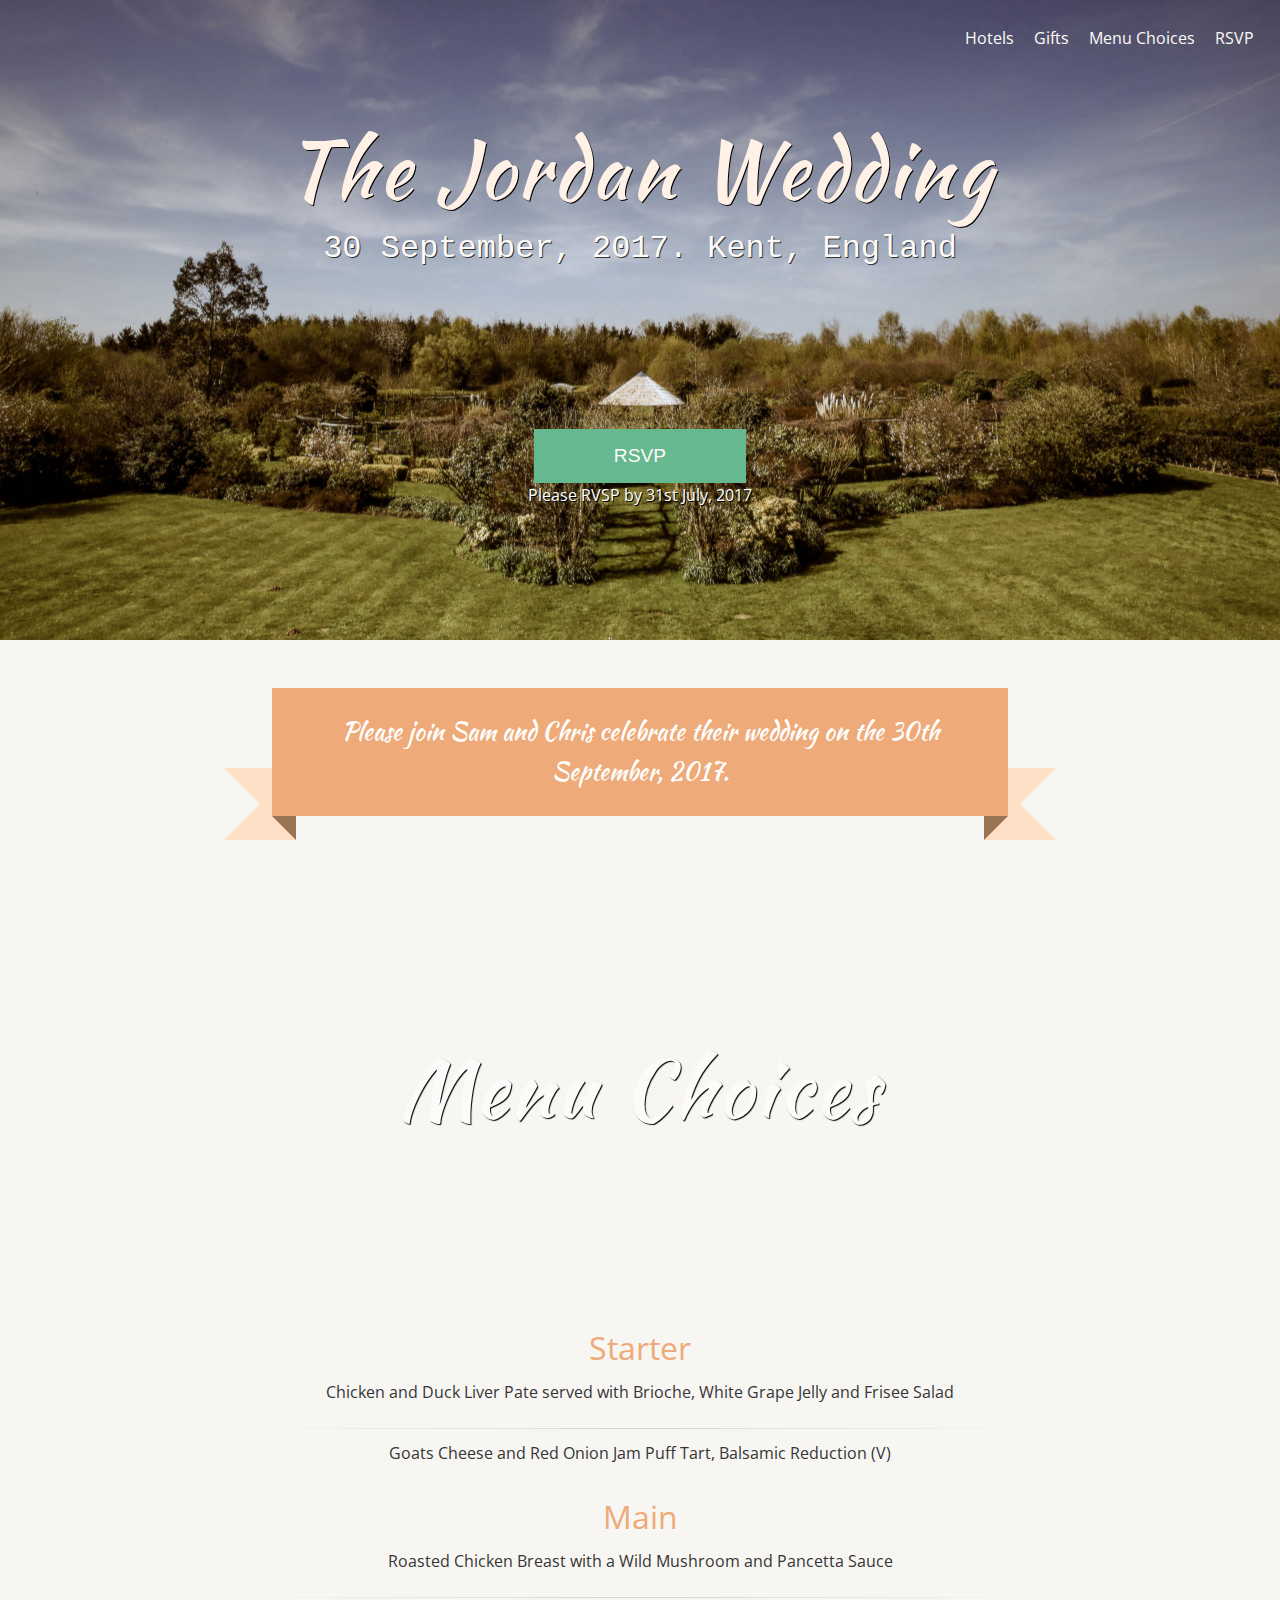
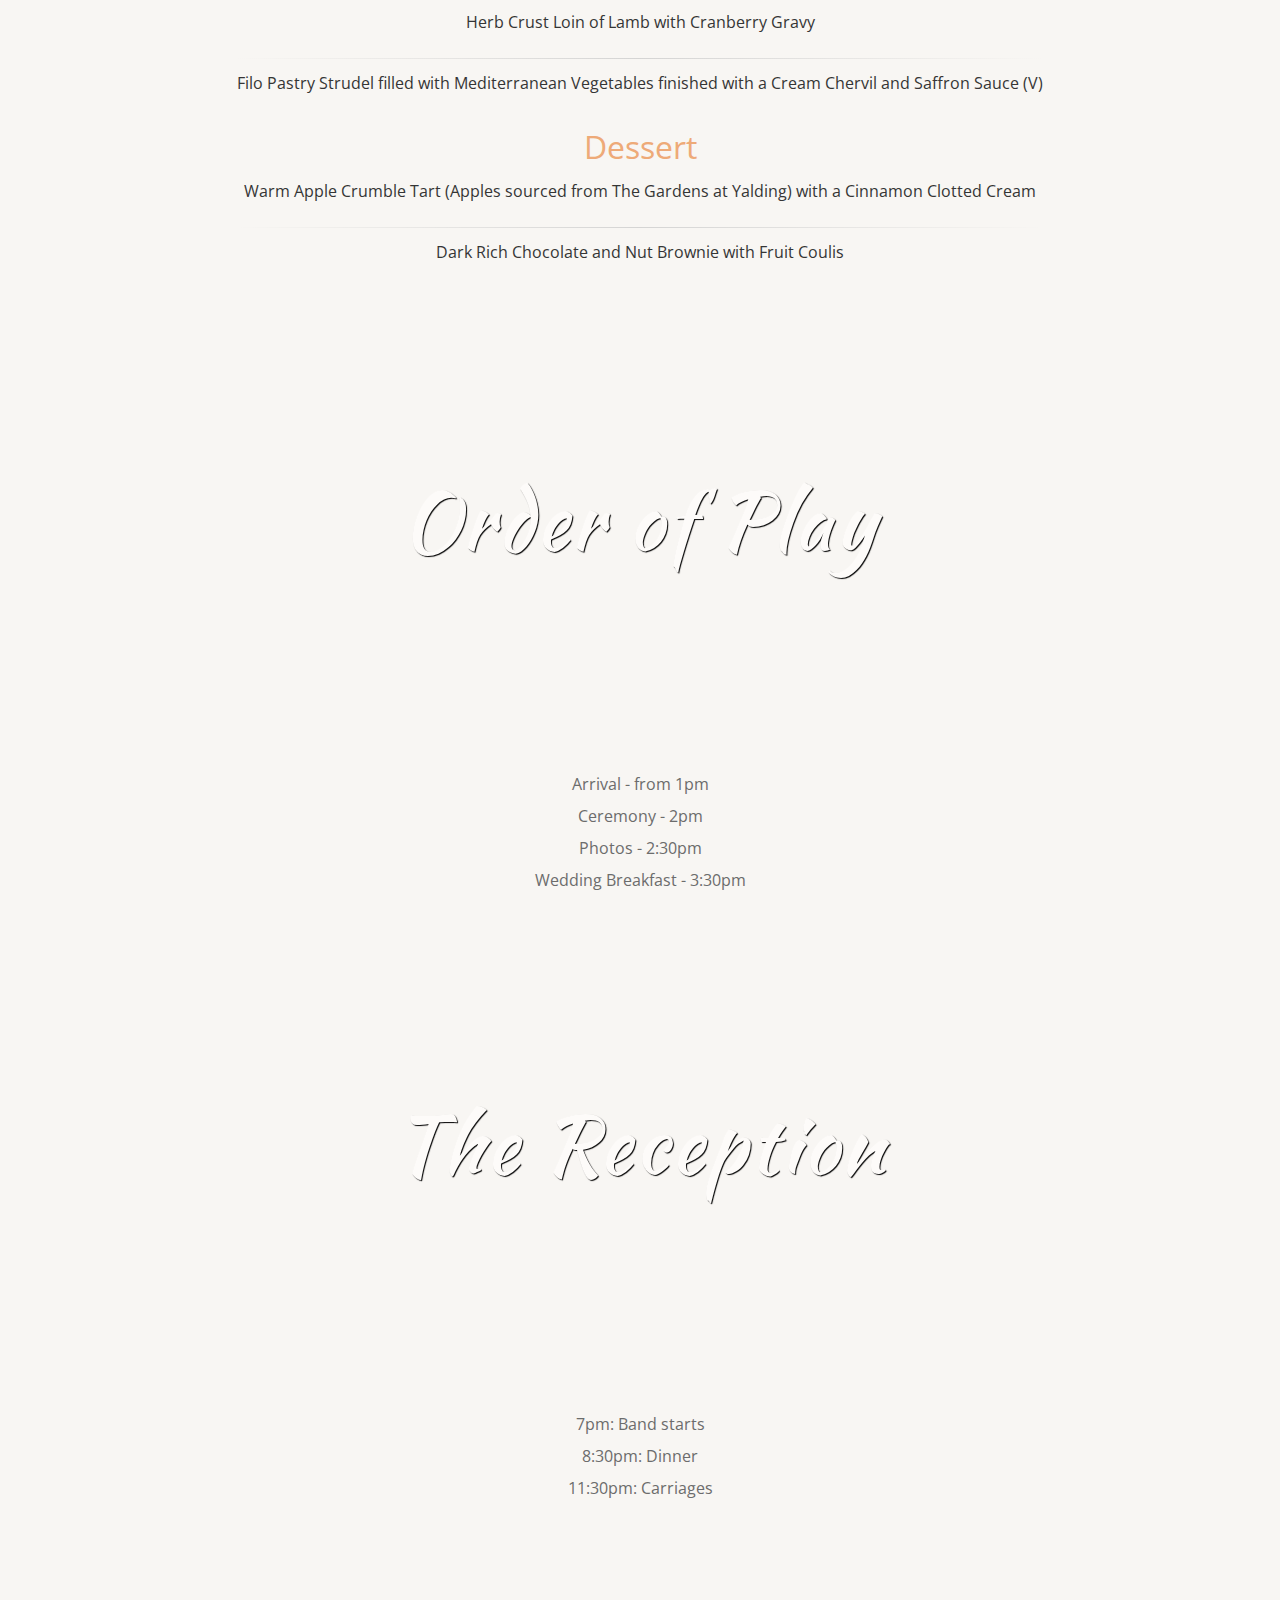
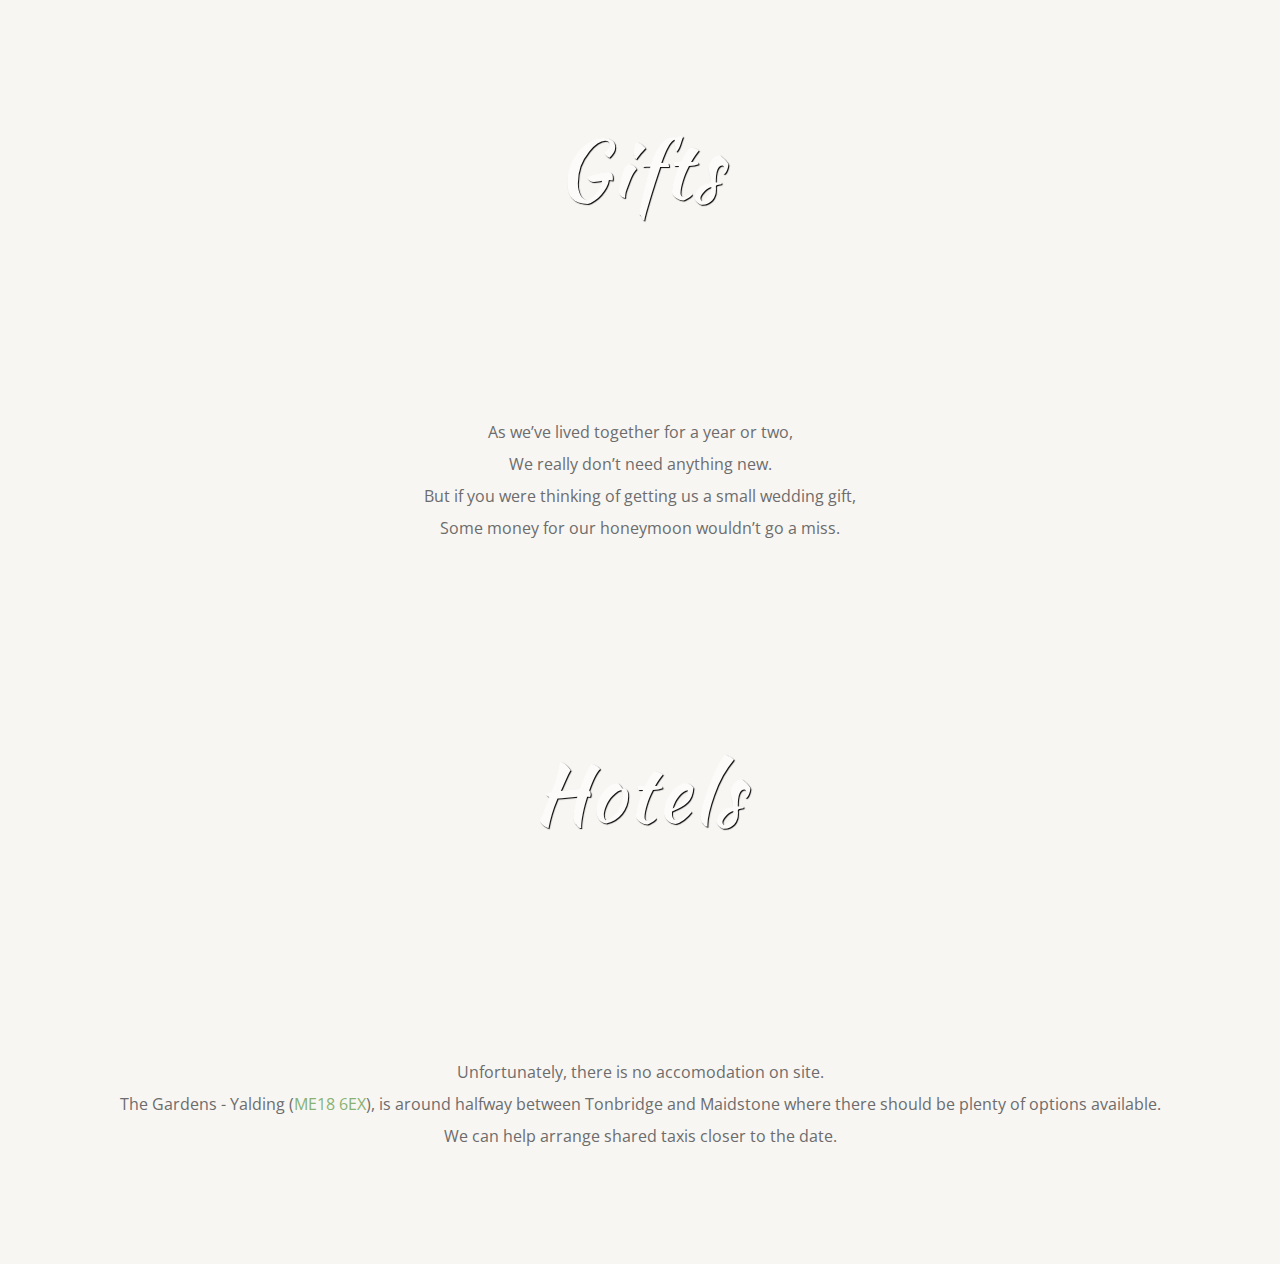
==== commit afd9839e: "Hotels to Accomodation." ====
--- a/index.html
+++ b/index.html
@@ -31,12 +31,6 @@
       <p class="ribbon">
         <strong class="ribbon-content">Please join Sam and Chris celebrate their wedding on the 30th September, 2017.</strong>
       </p>
-
-      <section class="personals">
-        <article class="personals__item">
-          <img src="http://placehold.it/500x300" />
-        </article>
-      </section>
 
       <section class="section-heading menu-choices" id="food-choices">
         <h1>Menu Choices</h1>
@@ -105,7 +99,7 @@
       </section>
 
       <section id="hotels" class="section-heading hotels">
-        <h1>Accomodation</h1>
+        <h1>Hotels</h1>
       </section>
       <section class="section-text">
         <p>Unfortunately, there is no accomodation on site.</p>
--- a/css/main.css
+++ b/css/main.css
@@ -1 +1 @@
-html,body,div,span,applet,object,iframe,h1,h2,h3,h4,h5,h6,p,blockquote,pre,a,abbr,acronym,address,big,cite,code,del,dfn,em,img,ins,kbd,q,s,samp,small,strike,strong,sub,sup,tt,var,b,u,i,center,dl,dt,dd,ol,ul,li,fieldset,form,label,legend,table,caption,tbody,tfoot,thead,tr,th,td,article,aside,canvas,details,embed,figure,figcaption,footer,header,hgroup,menu,nav,output,ruby,section,summary,time,mark,audio,video{margin:0;padding:0;border:0;font-size:100%;font:inherit;vertical-align:baseline}article,aside,details,figcaption,figure,footer,header,hgroup,menu,nav,section{display:block}body{line-height:1}ol,ul{list-style:none}blockquote,q{quotes:none}blockquote:before,blockquote:after,q:before,q:after{content:'';content:none}table{border-collapse:collapse;border-spacing:0}h1{color:#fff1e6;font-size:4rem;line-height:4.5rem;font-family:"Kaushan Script",cursive;letter-spacing:0.2rem;text-shadow:1px 1px black}h2{font-size:2rem;line-height:3.5rem;text-align:center;color:#EEAA78}h3{color:#66B98F;font-size:2rem;margin-bottom:1rem}p{color:#6c6c6c}@media only screen and (min-width:600px){h1{font-size:5rem}h2{font-size:2rem;line-height:3.5rem}}a{text-decoration:none;color:#fdfbf9}a:hover{cursor:pointer}.ribbon{font-size:1rem;line-height:1.5rem;font-family:"Kaushan Script",cursive;width:50%;position:relative;background:#EEAA78;color:#fff;text-align:center;padding:1em 2em;margin:2em auto 3em}.ribbon:before,.ribbon:after{content:"";position:absolute;display:block;bottom:-1em;border:1.5em solid #ffdfc5;z-index:-1}.ribbon:before{left:-2em;border-right-width:1.5em;border-left-color:transparent}.ribbon:after{right:-2em;border-left-width:1.5em;border-right-color:transparent}.ribbon .ribbon-content:before,.ribbon .ribbon-content:after{content:"";position:absolute;display:block;border-style:solid;border-color:#9b7355 transparent transparent transparent;bottom:-1em}.ribbon .ribbon-content:before{left:0;border-width:1em 0 0 1em}.ribbon .ribbon-content:after{right:0;border-width:1em 1em 0 0}@media only screen and (min-width:600px){.ribbon{font-size:1.5rem;line-height:2.5rem}}body{background-color:#f8f6f3;font-family:'Open Sans',sans-serif;line-height:1.5rem;color:#353535}nav{position:absolute;top:10px;right:10px;color:#fdfbf9;-ms-flex-item-align:end;align-self:flex-end}.nav__menu{padding-top:1rem}.nav__item{display:inline;margin-right:1rem;-webkit-transition:0.2s;transition:0.2s}.nav__item:hover{font-size:17px}.hero{background-image:url("/images/hero2.jpg");height:40rem;background-position:center;background-repeat:no-repeat;position:relative;display:-webkit-box;display:-ms-flexbox;display:flex;-webkit-box-orient:vertical;-webkit-box-direction:normal;-ms-flex-direction:column;flex-direction:column;-webkit-box-align:center;-ms-flex-align:center;align-items:center;-webkit-box-pack:center;-ms-flex-pack:center;justify-content:center;background-size:cover}.rsvp-text{color:white;text-shadow:1px 1px black}.hero__block{text-align:center}.hero__description{margin-top:1em;margin-bottom:5em;color:#fdfbf9;font-size:2rem;font-family:monospace;text-shadow:1px 1px #353535}.hero__button{padding:1rem 5rem;background-color:#66B98F;border:none;color:#fdfbf9;margin-top:0.5rem;font-size:1.2rem;cursor:pointer;-webkit-transition:0.2s;transition:0.2s}.hero__button:hover{-webkit-transform:scale(1.05);transform:scale(1.05)}main{margin:3rem auto}.personals{width:80%;margin:0 auto;display:-webkit-box;display:-ms-flexbox;display:flex;-webkit-box-orient:vertical;-webkit-box-direction:normal;-ms-flex-direction:column;flex-direction:column;-ms-flex-wrap:wrap;flex-wrap:wrap;-webkit-box-pack:center;-ms-flex-pack:center;justify-content:center}.personals__item{text-align:center;-ms-flex-preferred-size:30%;flex-basis:30%;-webkit-box-flex:1;-ms-flex-positive:1;flex-grow:1;margin-bottom:2em}.personals__item img{margin-bottom:1rem}.personals__item p{padding:1rem}.wedding-heading{margin-bottom:1rem;padding:0 1rem}.section-heading{display:-webkit-box;display:-ms-flexbox;display:flex;-webkit-box-align:center;-ms-flex-align:center;align-items:center;-webkit-box-pack:center;-ms-flex-pack:center;justify-content:center;height:25rem;text-align:center;background-position:center;background-repeat:no-repeat;background-size:cover}.section-heading h1{color:#fdfbf9;weight:bold;text-shadow:1px 1px 1px black}.section-heading.ceremony{background-image:url("http://www.nordenibio.org/wp-content/uploads/2016/07/wedding_ceremony.jpg")}.section-heading.reception{background-image:url("http://www.thegardensyalding.co.uk/images/shutterstock_273255299.jpg?crc=3852785017")}.section-heading.gifts{background-image:url("http://img.everafterguide.com/s/upload/images/2016/02/1e72026428a8ca44ebc43ebe07752c98.jpg")}.section-heading.hotels{background-image:url("https://images.trvl-media.com/media/content/expus/graphics/launch/hotel1320x742.jpg")}.section-heading.menu-choices{background-image:url("http://www.thegardensyalding.co.uk/images/shutterstock_181012754.jpg?crc=324927365")}.section-text{text-align:center;padding:2rem 0.5rem;line-height:2rem;display:-webkit-box;display:-ms-flexbox;display:flex;-webkit-box-orient:vertical;-webkit-box-direction:normal;-ms-flex-direction:column;flex-direction:column;-webkit-box-pack:center;-ms-flex-pack:center;justify-content:center;-webkit-box-align:center;-ms-flex-align:center;align-items:center;min-height:10rem}.section-text hr{border:0;height:1px;background-image:-webkit-linear-gradient(left,transparent,rgba(201,201,201,0.75),transparent);background-image:linear-gradient(to right,transparent,rgba(201,201,201,0.75),transparent)}.section-text a{color:#88B272}.section-text__title{font-weight:bolder;font-size:1.1rem}.food-choices li{margin-bottom:20px}+html,body,div,span,applet,object,iframe,h1,h2,h3,h4,h5,h6,p,blockquote,pre,a,abbr,acronym,address,big,cite,code,del,dfn,em,img,ins,kbd,q,s,samp,small,strike,strong,sub,sup,tt,var,b,u,i,center,dl,dt,dd,ol,ul,li,fieldset,form,label,legend,table,caption,tbody,tfoot,thead,tr,th,td,article,aside,canvas,details,embed,figure,figcaption,footer,header,hgroup,menu,nav,output,ruby,section,summary,time,mark,audio,video{margin:0;padding:0;border:0;font-size:100%;font:inherit;vertical-align:baseline}article,aside,details,figcaption,figure,footer,header,hgroup,menu,nav,section{display:block}body{line-height:1}ol,ul{list-style:none}blockquote,q{quotes:none}blockquote:before,blockquote:after,q:before,q:after{content:'';content:none}table{border-collapse:collapse;border-spacing:0}h1{color:#fff1e6;font-size:3.5rem;line-height:4.5rem;font-family:"Kaushan Script",cursive;letter-spacing:0.2rem;text-shadow:1px 1px black}h2{font-size:2rem;line-height:3.5rem;text-align:center;color:#EEAA78}h3{color:#66B98F;font-size:2rem;margin-bottom:1rem}p{color:#6c6c6c}@media only screen and (min-width:600px){h1{font-size:5rem}h2{font-size:2rem;line-height:3.5rem}}a{text-decoration:none;color:#fdfbf9}a:hover{cursor:pointer}.ribbon{font-size:1rem;line-height:1.5rem;font-family:"Kaushan Script",cursive;width:50%;position:relative;background:#EEAA78;color:#fff;text-align:center;padding:1em 2em;margin:2em auto 3em}.ribbon:before,.ribbon:after{content:"";position:absolute;display:block;bottom:-1em;border:1.5em solid #ffdfc5;z-index:-1}.ribbon:before{left:-2em;border-right-width:1.5em;border-left-color:transparent}.ribbon:after{right:-2em;border-left-width:1.5em;border-right-color:transparent}.ribbon .ribbon-content:before,.ribbon .ribbon-content:after{content:"";position:absolute;display:block;border-style:solid;border-color:#9b7355 transparent transparent transparent;bottom:-1em}.ribbon .ribbon-content:before{left:0;border-width:1em 0 0 1em}.ribbon .ribbon-content:after{right:0;border-width:1em 1em 0 0}@media only screen and (min-width:600px){.ribbon{font-size:1.5rem;line-height:2.5rem}}body{background-color:#f8f6f3;font-family:'Open Sans',sans-serif;line-height:1.5rem;color:#353535}nav{position:absolute;top:10px;right:10px;color:#fdfbf9;-ms-flex-item-align:end;align-self:flex-end}.nav__menu{padding-top:1rem}.nav__item{display:inline;margin-right:1rem;-webkit-transition:0.2s;transition:0.2s}.nav__item:hover{font-size:17px}.hero{background-image:url("/images/hero2.jpg");height:40rem;background-position:center;background-repeat:no-repeat;position:relative;display:-webkit-box;display:-ms-flexbox;display:flex;-webkit-box-orient:vertical;-webkit-box-direction:normal;-ms-flex-direction:column;flex-direction:column;-webkit-box-align:center;-ms-flex-align:center;align-items:center;-webkit-box-pack:center;-ms-flex-pack:center;justify-content:center;background-size:cover}.rsvp-text{color:white;text-shadow:1px 1px black}.hero__block{text-align:center}.hero__description{margin-top:1em;margin-bottom:5em;color:#fdfbf9;font-size:2rem;font-family:monospace;text-shadow:1px 1px #353535}.hero__button{padding:1rem 5rem;background-color:#66B98F;border:none;color:#fdfbf9;margin-top:0.5rem;font-size:1.2rem;cursor:pointer;-webkit-transition:0.2s;transition:0.2s}.hero__button:hover{-webkit-transform:scale(1.05);transform:scale(1.05)}main{margin:3rem auto}.personals{width:80%;margin:0 auto;display:-webkit-box;display:-ms-flexbox;display:flex;-webkit-box-orient:vertical;-webkit-box-direction:normal;-ms-flex-direction:column;flex-direction:column;-ms-flex-wrap:wrap;flex-wrap:wrap;-webkit-box-pack:center;-ms-flex-pack:center;justify-content:center}.personals__item{text-align:center;-ms-flex-preferred-size:30%;flex-basis:30%;-webkit-box-flex:1;-ms-flex-positive:1;flex-grow:1;margin-bottom:2em}.personals__item img{margin-bottom:1rem}.personals__item p{padding:1rem}.wedding-heading{margin-bottom:1rem;padding:0 1rem}.section-heading{display:-webkit-box;display:-ms-flexbox;display:flex;-webkit-box-align:center;-ms-flex-align:center;align-items:center;-webkit-box-pack:center;-ms-flex-pack:center;justify-content:center;height:25rem;text-align:center;background-position:center;background-repeat:no-repeat;background-size:cover}.section-heading h1{color:#fdfbf9;weight:bold;text-shadow:1px 1px 1px black}.section-heading.ceremony{background-image:url("http://www.nordenibio.org/wp-content/uploads/2016/07/wedding_ceremony.jpg")}.section-heading.reception{background-image:url("http://www.thegardensyalding.co.uk/images/shutterstock_273255299.jpg?crc=3852785017")}.section-heading.gifts{background-image:url("http://img.everafterguide.com/s/upload/images/2016/02/1e72026428a8ca44ebc43ebe07752c98.jpg")}.section-heading.hotels{background-image:url("https://images.trvl-media.com/media/content/expus/graphics/launch/hotel1320x742.jpg")}.section-heading.menu-choices{background-image:url("http://www.thegardensyalding.co.uk/images/shutterstock_181012754.jpg?crc=324927365")}.section-text{text-align:center;padding:2rem 0.5rem;line-height:2rem;display:-webkit-box;display:-ms-flexbox;display:flex;-webkit-box-orient:vertical;-webkit-box-direction:normal;-ms-flex-direction:column;flex-direction:column;-webkit-box-pack:center;-ms-flex-pack:center;justify-content:center;-webkit-box-align:center;-ms-flex-align:center;align-items:center;min-height:10rem}.section-text hr{border:0;height:1px;background-image:-webkit-linear-gradient(left,transparent,rgba(201,201,201,0.75),transparent);background-image:linear-gradient(to right,transparent,rgba(201,201,201,0.75),transparent)}.section-text a{color:#88B272}.section-text__title{font-weight:bolder;font-size:1.1rem}.food-choices li{margin-bottom:20px}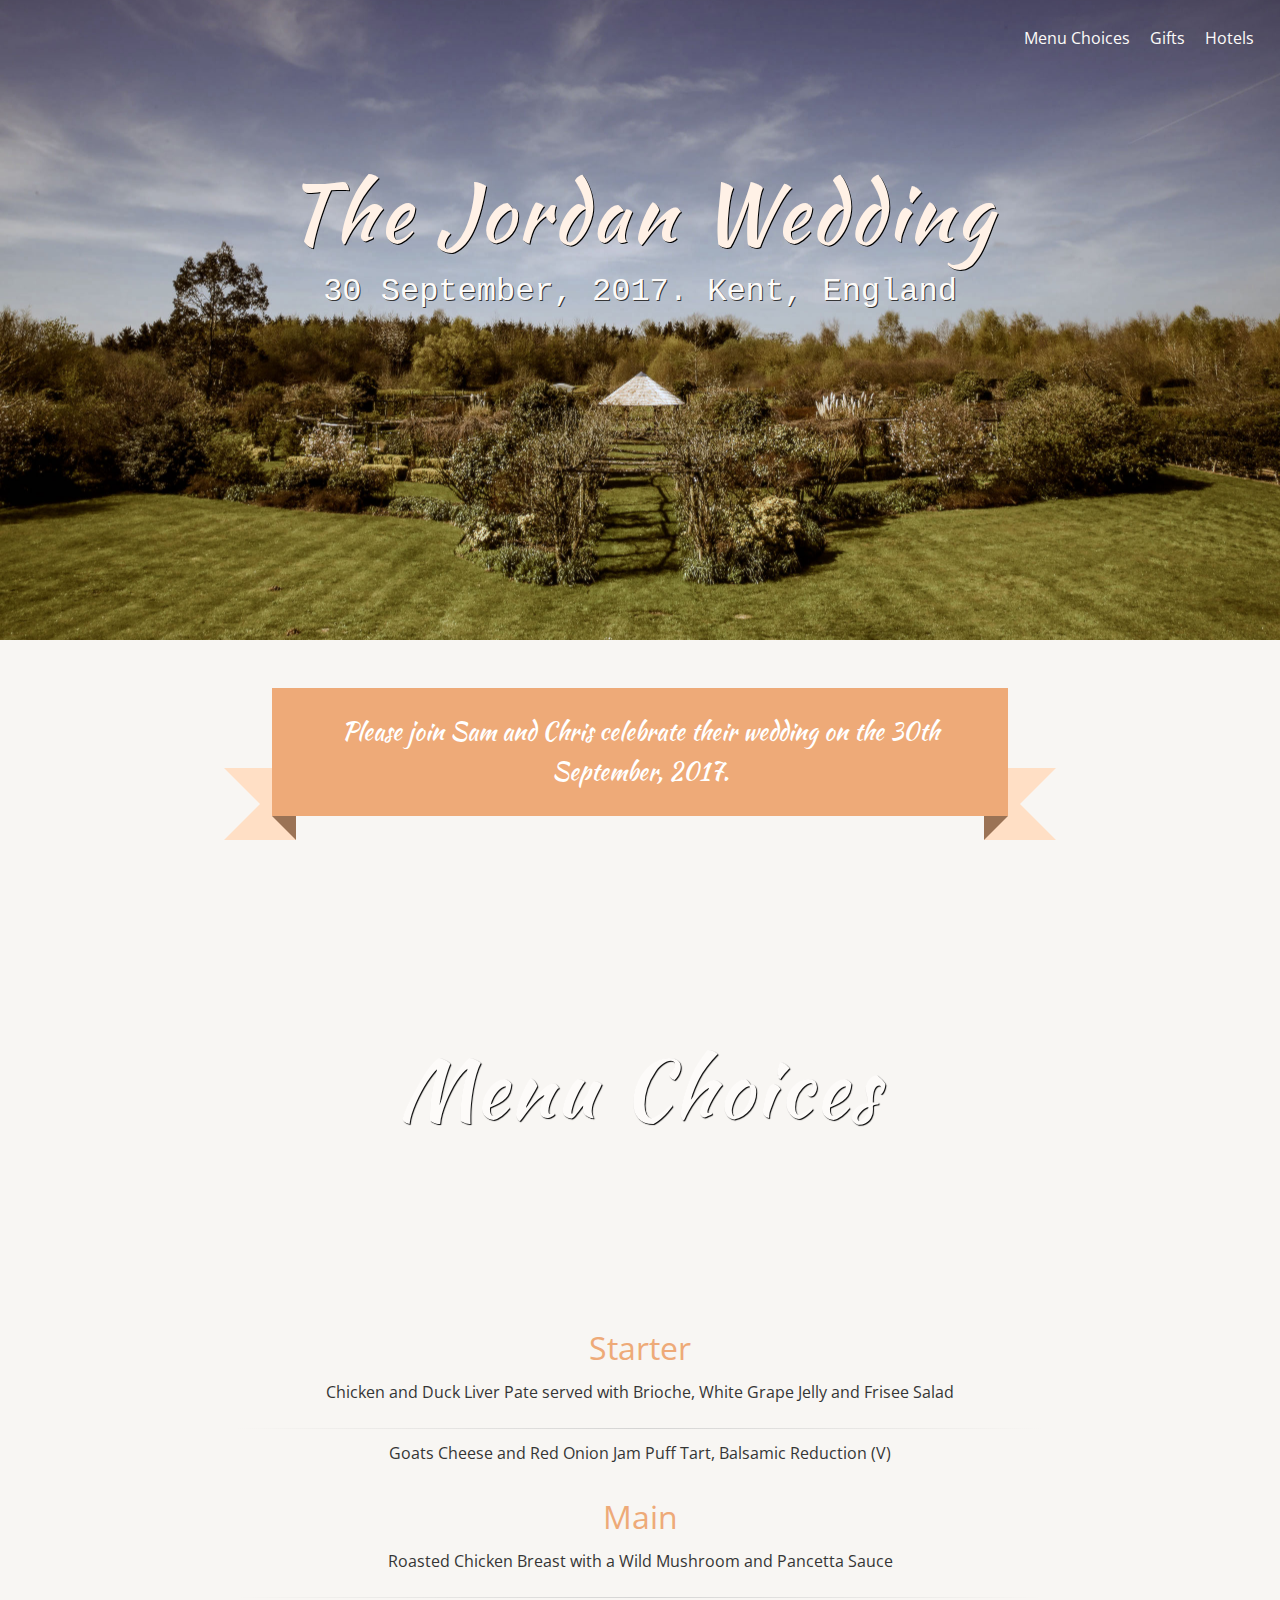
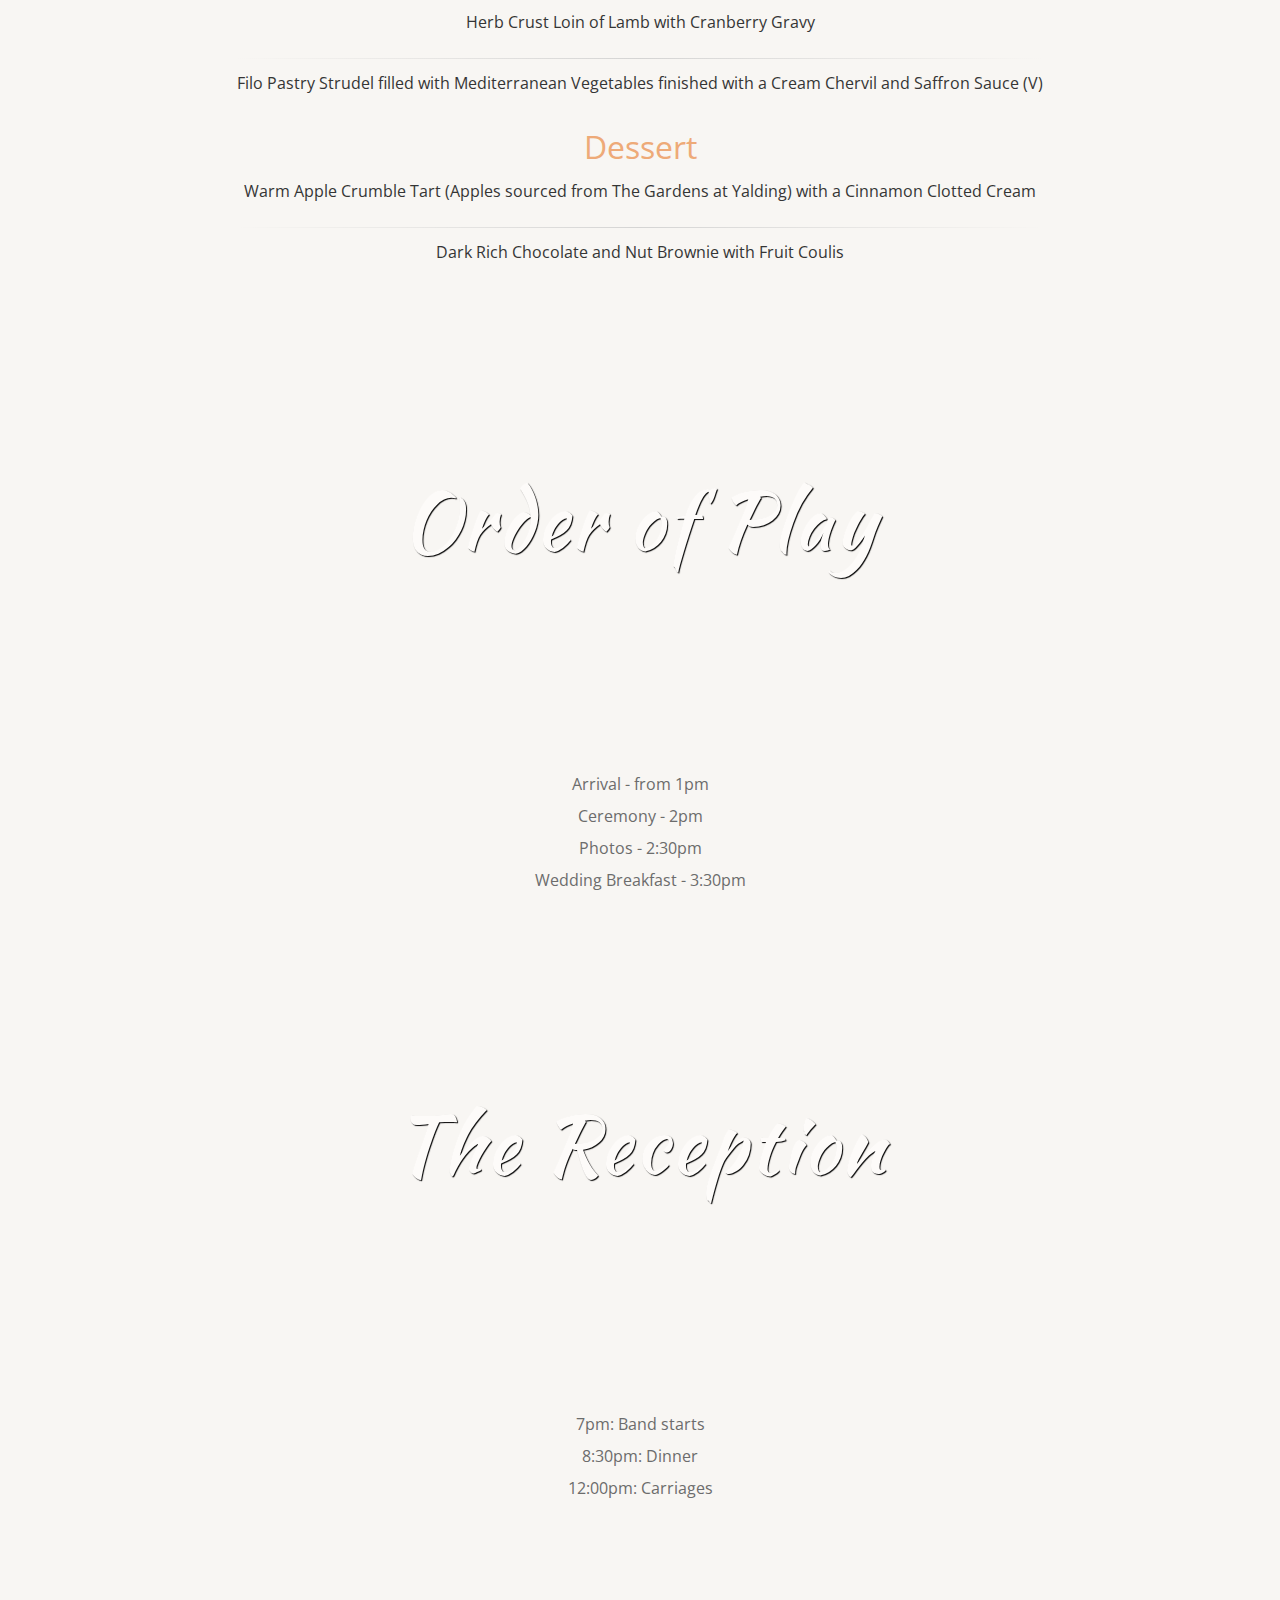
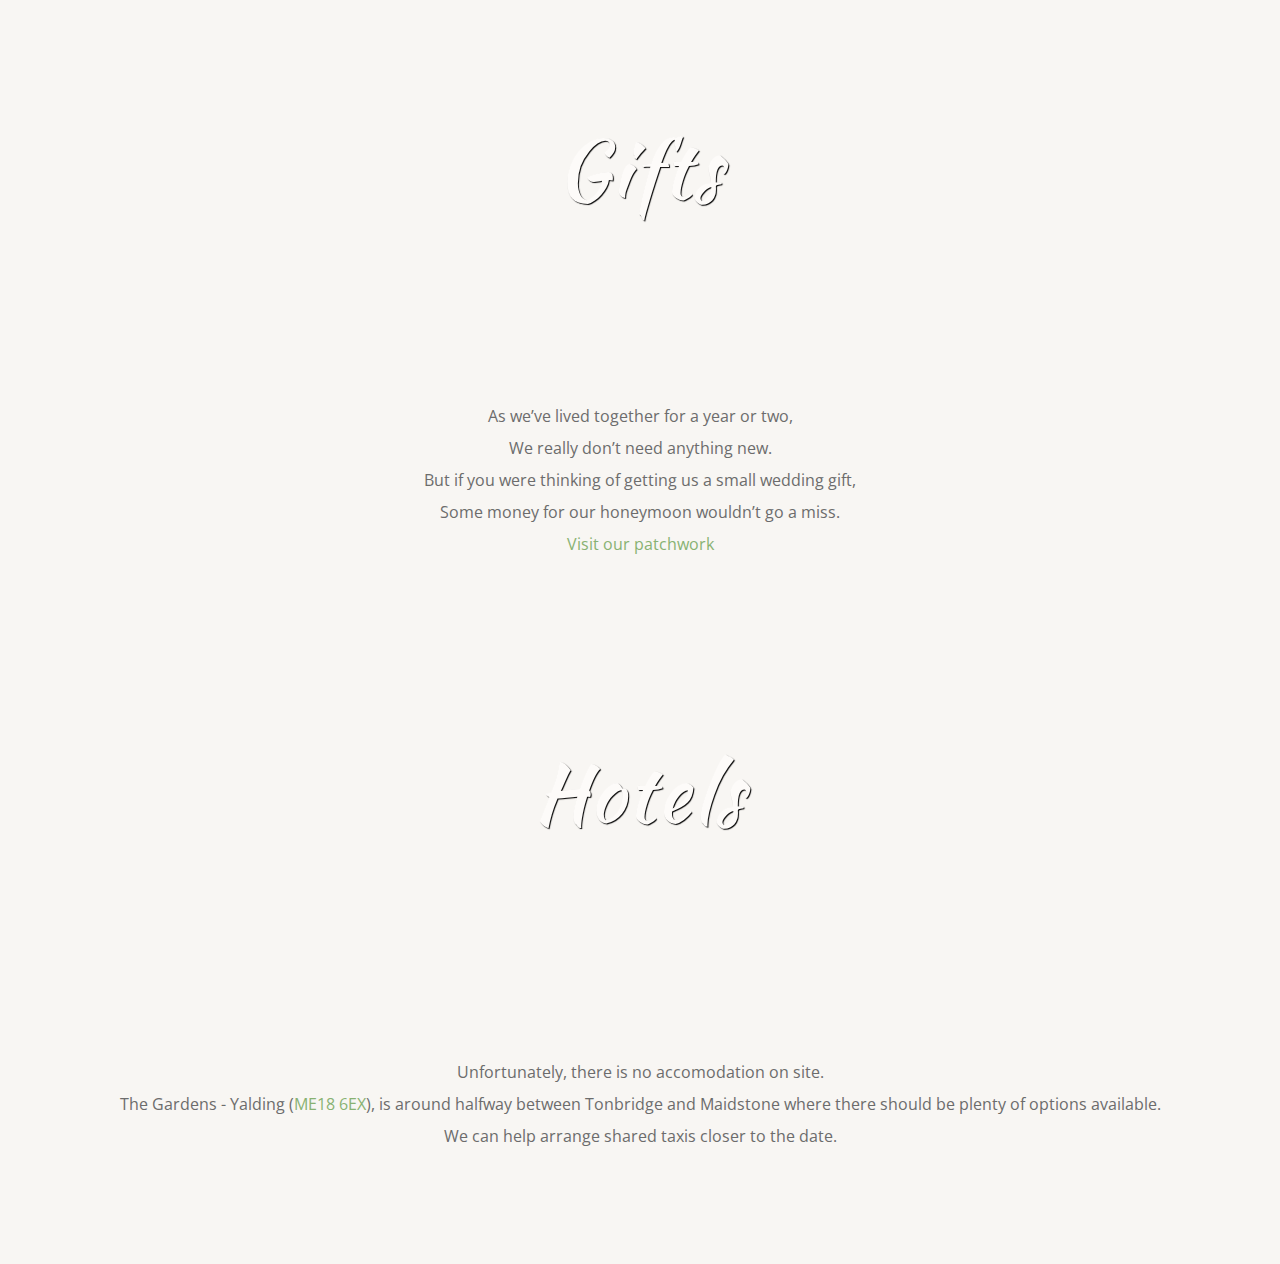
==== commit e9de15d0: "Update to gifts." ====
--- a/index.html
+++ b/index.html
@@ -14,18 +14,15 @@
     <section class="hero">
       <nav>
         <ul class="nav__menu">
+          <li class="nav__item"><a href="#food-choices">Menu Choices</a></li>
+          <li class="nav__item"><a href="#gifts">Gifts</a></li>
           <li class="nav__item"><a href="#hotels">Hotels</a></li>
-          <li class="nav__item"><a href="#gifts">Gifts</a></li>
-          <li class="nav__item"><a href="#food-choices">Menu Choices</a></li>
-          <li class="nav__item"><a href="https://docs.google.com/forms/d/e/1FAIpQLSe5c0kruGuvWqjjnZh0pbIxx5oPrCfM5Gct3N-8YPcyXvbehA/viewform?usp=sf_link">RSVP</a></li>
         </ul>
       </nav>
       <section class="hero__block">
         <h1>The Jordan Wedding</h1>
         <p class="hero__description">30 September, 2017. Kent, England</p>
-        <a href="https://docs.google.com/forms/d/e/1FAIpQLSe5c0kruGuvWqjjnZh0pbIxx5oPrCfM5Gct3N-8YPcyXvbehA/viewform?usp=sf_link"><button class="hero__button">RSVP</button></a>
       </section>
-        <p class="rsvp-text">Please RVSP by 31st July, 2017</p>
     </section>
     <main>
       <p class="ribbon">
@@ -85,7 +82,7 @@
       <section class="section-text">
         <p>7pm: Band starts</p>
         <p>8:30pm: Dinner</p>
-        <p>11:30pm: Carriages</p>
+        <p>12:00pm: Carriages</p>
       </section>
 
       <section id="gifts" class="section-heading gifts">
@@ -96,6 +93,7 @@
         <p>We really don’t need anything new.</p>
         <p>But if you were thinking of getting us a small wedding gift,</p>
         <p>Some money for our honeymoon wouldn’t go a miss.</p>
+        <a href="https://patchworkit.com/13400/Extrajordanary">Visit our patchwork</a>
       </section>
 
       <section id="hotels" class="section-heading hotels">
--- a/css/main.css
+++ b/css/main.css
@@ -1 +1 @@
-html,body,div,span,applet,object,iframe,h1,h2,h3,h4,h5,h6,p,blockquote,pre,a,abbr,acronym,address,big,cite,code,del,dfn,em,img,ins,kbd,q,s,samp,small,strike,strong,sub,sup,tt,var,b,u,i,center,dl,dt,dd,ol,ul,li,fieldset,form,label,legend,table,caption,tbody,tfoot,thead,tr,th,td,article,aside,canvas,details,embed,figure,figcaption,footer,header,hgroup,menu,nav,output,ruby,section,summary,time,mark,audio,video{margin:0;padding:0;border:0;font-size:100%;font:inherit;vertical-align:baseline}article,aside,details,figcaption,figure,footer,header,hgroup,menu,nav,section{display:block}body{line-height:1}ol,ul{list-style:none}blockquote,q{quotes:none}blockquote:before,blockquote:after,q:before,q:after{content:'';content:none}table{border-collapse:collapse;border-spacing:0}h1{color:#fff1e6;font-size:3.5rem;line-height:4.5rem;font-family:"Kaushan Script",cursive;letter-spacing:0.2rem;text-shadow:1px 1px black}h2{font-size:2rem;line-height:3.5rem;text-align:center;color:#EEAA78}h3{color:#66B98F;font-size:2rem;margin-bottom:1rem}p{color:#6c6c6c}@media only screen and (min-width:600px){h1{font-size:5rem}h2{font-size:2rem;line-height:3.5rem}}a{text-decoration:none;color:#fdfbf9}a:hover{cursor:pointer}.ribbon{font-size:1rem;line-height:1.5rem;font-family:"Kaushan Script",cursive;width:50%;position:relative;background:#EEAA78;color:#fff;text-align:center;padding:1em 2em;margin:2em auto 3em}.ribbon:before,.ribbon:after{content:"";position:absolute;display:block;bottom:-1em;border:1.5em solid #ffdfc5;z-index:-1}.ribbon:before{left:-2em;border-right-width:1.5em;border-left-color:transparent}.ribbon:after{right:-2em;border-left-width:1.5em;border-right-color:transparent}.ribbon .ribbon-content:before,.ribbon .ribbon-content:after{content:"";position:absolute;display:block;border-style:solid;border-color:#9b7355 transparent transparent transparent;bottom:-1em}.ribbon .ribbon-content:before{left:0;border-width:1em 0 0 1em}.ribbon .ribbon-content:after{right:0;border-width:1em 1em 0 0}@media only screen and (min-width:600px){.ribbon{font-size:1.5rem;line-height:2.5rem}}body{background-color:#f8f6f3;font-family:'Open Sans',sans-serif;line-height:1.5rem;color:#353535}nav{position:absolute;top:10px;right:10px;color:#fdfbf9;-ms-flex-item-align:end;align-self:flex-end}.nav__menu{padding-top:1rem}.nav__item{display:inline;margin-right:1rem;-webkit-transition:0.2s;transition:0.2s}.nav__item:hover{font-size:17px}.hero{background-image:url("/images/hero2.jpg");height:40rem;background-position:center;background-repeat:no-repeat;position:relative;display:-webkit-box;display:-ms-flexbox;display:flex;-webkit-box-orient:vertical;-webkit-box-direction:normal;-ms-flex-direction:column;flex-direction:column;-webkit-box-align:center;-ms-flex-align:center;align-items:center;-webkit-box-pack:center;-ms-flex-pack:center;justify-content:center;background-size:cover}.rsvp-text{color:white;text-shadow:1px 1px black}.hero__block{text-align:center}.hero__description{margin-top:1em;margin-bottom:5em;color:#fdfbf9;font-size:2rem;font-family:monospace;text-shadow:1px 1px #353535}.hero__button{padding:1rem 5rem;background-color:#66B98F;border:none;color:#fdfbf9;margin-top:0.5rem;font-size:1.2rem;cursor:pointer;-webkit-transition:0.2s;transition:0.2s}.hero__button:hover{-webkit-transform:scale(1.05);transform:scale(1.05)}main{margin:3rem auto}.personals{width:80%;margin:0 auto;display:-webkit-box;display:-ms-flexbox;display:flex;-webkit-box-orient:vertical;-webkit-box-direction:normal;-ms-flex-direction:column;flex-direction:column;-ms-flex-wrap:wrap;flex-wrap:wrap;-webkit-box-pack:center;-ms-flex-pack:center;justify-content:center}.personals__item{text-align:center;-ms-flex-preferred-size:30%;flex-basis:30%;-webkit-box-flex:1;-ms-flex-positive:1;flex-grow:1;margin-bottom:2em}.personals__item img{margin-bottom:1rem}.personals__item p{padding:1rem}.wedding-heading{margin-bottom:1rem;padding:0 1rem}.section-heading{display:-webkit-box;display:-ms-flexbox;display:flex;-webkit-box-align:center;-ms-flex-align:center;align-items:center;-webkit-box-pack:center;-ms-flex-pack:center;justify-content:center;height:25rem;text-align:center;background-position:center;background-repeat:no-repeat;background-size:cover}.section-heading h1{color:#fdfbf9;weight:bold;text-shadow:1px 1px 1px black}.section-heading.ceremony{background-image:url("http://www.nordenibio.org/wp-content/uploads/2016/07/wedding_ceremony.jpg")}.section-heading.reception{background-image:url("http://www.thegardensyalding.co.uk/images/shutterstock_273255299.jpg?crc=3852785017")}.section-heading.gifts{background-image:url("http://img.everafterguide.com/s/upload/images/2016/02/1e72026428a8ca44ebc43ebe07752c98.jpg")}.section-heading.hotels{background-image:url("https://images.trvl-media.com/media/content/expus/graphics/launch/hotel1320x742.jpg")}.section-heading.menu-choices{background-image:url("http://www.thegardensyalding.co.uk/images/shutterstock_181012754.jpg?crc=324927365")}.section-text{text-align:center;padding:2rem 0.5rem;line-height:2rem;display:-webkit-box;display:-ms-flexbox;display:flex;-webkit-box-orient:vertical;-webkit-box-direction:normal;-ms-flex-direction:column;flex-direction:column;-webkit-box-pack:center;-ms-flex-pack:center;justify-content:center;-webkit-box-align:center;-ms-flex-align:center;align-items:center;min-height:10rem}.section-text hr{border:0;height:1px;background-image:-webkit-linear-gradient(left,transparent,rgba(201,201,201,0.75),transparent);background-image:linear-gradient(to right,transparent,rgba(201,201,201,0.75),transparent)}.section-text a{color:#88B272}.section-text__title{font-weight:bolder;font-size:1.1rem}.food-choices li{margin-bottom:20px}+html,body,div,span,applet,object,iframe,h1,h2,h3,h4,h5,h6,p,blockquote,pre,a,abbr,acronym,address,big,cite,code,del,dfn,em,img,ins,kbd,q,s,samp,small,strike,strong,sub,sup,tt,var,b,u,i,center,dl,dt,dd,ol,ul,li,fieldset,form,label,legend,table,caption,tbody,tfoot,thead,tr,th,td,article,aside,canvas,details,embed,figure,figcaption,footer,header,hgroup,menu,nav,output,ruby,section,summary,time,mark,audio,video{margin:0;padding:0;border:0;font-size:100%;font:inherit;vertical-align:baseline}article,aside,details,figcaption,figure,footer,header,hgroup,menu,nav,section{display:block}body{line-height:1}ol,ul{list-style:none}blockquote,q{quotes:none}blockquote:before,blockquote:after,q:before,q:after{content:'';content:none}table{border-collapse:collapse;border-spacing:0}h1{color:#fff1e6;font-size:3.5rem;line-height:4.5rem;font-family:"Kaushan Script",cursive;letter-spacing:0.2rem;text-shadow:1px 1px black}h2{font-size:2rem;line-height:3.5rem;text-align:center;color:#EEAA78}h3{color:#66B98F;font-size:2rem;margin-bottom:1rem}p{color:#6c6c6c}@media only screen and (min-width:600px){h1{font-size:5rem}h2{font-size:2rem;line-height:3.5rem}}a{text-decoration:none;color:#fdfbf9}a:hover{cursor:pointer}.ribbon{font-size:1rem;line-height:1.5rem;font-family:"Kaushan Script",cursive;width:50%;position:relative;background:#EEAA78;color:#fff;text-align:center;padding:1em 2em;margin:2em auto 3em}.ribbon:before,.ribbon:after{content:"";position:absolute;display:block;bottom:-1em;border:1.5em solid #ffdfc5;z-index:-1}.ribbon:before{left:-2em;border-right-width:1.5em;border-left-color:transparent}.ribbon:after{right:-2em;border-left-width:1.5em;border-right-color:transparent}.ribbon .ribbon-content:before,.ribbon .ribbon-content:after{content:"";position:absolute;display:block;border-style:solid;border-color:#9b7355 transparent transparent transparent;bottom:-1em}.ribbon .ribbon-content:before{left:0;border-width:1em 0 0 1em}.ribbon .ribbon-content:after{right:0;border-width:1em 1em 0 0}@media only screen and (min-width:600px){.ribbon{font-size:1.5rem;line-height:2.5rem}}body{background-color:#f8f6f3;font-family:'Open Sans',sans-serif;line-height:1.5rem;color:#353535}nav{position:absolute;top:10px;right:10px;color:#fdfbf9;-ms-flex-item-align:end;align-self:flex-end}.nav__menu{padding-top:1rem}.nav__item{display:inline;margin-right:1rem;transition:0.2s}.nav__item:hover{font-size:17px}.hero{background-image:url("/images/hero2.jpg");height:40rem;background-position:center;background-repeat:no-repeat;position:relative;display:-webkit-box;display:-ms-flexbox;display:flex;-webkit-box-orient:vertical;-webkit-box-direction:normal;-ms-flex-direction:column;flex-direction:column;-webkit-box-align:center;-ms-flex-align:center;align-items:center;-webkit-box-pack:center;-ms-flex-pack:center;justify-content:center;background-size:cover}.rsvp-text{color:white;text-shadow:1px 1px black}.hero__block{text-align:center}.hero__description{margin-top:1em;margin-bottom:5em;color:#fdfbf9;font-size:2rem;font-family:monospace;text-shadow:1px 1px #353535}.hero__button{padding:1rem 5rem;background-color:#66B98F;border:none;color:#fdfbf9;margin-top:0.5rem;font-size:1.2rem;cursor:pointer;transition:0.2s}.hero__button:hover{-webkit-transform:scale(1.05);transform:scale(1.05)}main{margin:3rem auto}.personals{width:80%;margin:0 auto;display:-webkit-box;display:-ms-flexbox;display:flex;-webkit-box-orient:vertical;-webkit-box-direction:normal;-ms-flex-direction:column;flex-direction:column;-ms-flex-wrap:wrap;flex-wrap:wrap;-webkit-box-pack:center;-ms-flex-pack:center;justify-content:center}.personals__item{text-align:center;-ms-flex-preferred-size:30%;flex-basis:30%;-webkit-box-flex:1;-ms-flex-positive:1;flex-grow:1;margin-bottom:2em}.personals__item img{margin-bottom:1rem}.personals__item p{padding:1rem}.wedding-heading{margin-bottom:1rem;padding:0 1rem}.section-heading{display:-webkit-box;display:-ms-flexbox;display:flex;-webkit-box-align:center;-ms-flex-align:center;align-items:center;-webkit-box-pack:center;-ms-flex-pack:center;justify-content:center;height:25rem;text-align:center;background-position:center;background-repeat:no-repeat;background-size:cover}.section-heading h1{color:#fdfbf9;weight:bold;text-shadow:1px 1px 1px black}.section-heading.ceremony{background-image:url("http://www.nordenibio.org/wp-content/uploads/2016/07/wedding_ceremony.jpg")}.section-heading.reception{background-image:url("http://www.thegardensyalding.co.uk/images/shutterstock_273255299.jpg?crc=3852785017")}.section-heading.gifts{background-image:url("http://img.everafterguide.com/s/upload/images/2016/02/1e72026428a8ca44ebc43ebe07752c98.jpg")}.section-heading.hotels{background-image:url("https://images.trvl-media.com/media/content/expus/graphics/launch/hotel1320x742.jpg")}.section-heading.menu-choices{background-image:url("http://www.thegardensyalding.co.uk/images/shutterstock_181012754.jpg?crc=324927365")}.section-text{text-align:center;padding:2rem 0.5rem;line-height:2rem;display:-webkit-box;display:-ms-flexbox;display:flex;-webkit-box-orient:vertical;-webkit-box-direction:normal;-ms-flex-direction:column;flex-direction:column;-webkit-box-pack:center;-ms-flex-pack:center;justify-content:center;-webkit-box-align:center;-ms-flex-align:center;align-items:center;min-height:10rem}.section-text hr{border:0;height:1px;background-image:linear-gradient(to right,transparent,rgba(201,201,201,0.75),transparent)}.section-text a{color:#88B272}.section-text__title{font-weight:bolder;font-size:1.1rem}.food-choices li{margin-bottom:20px}